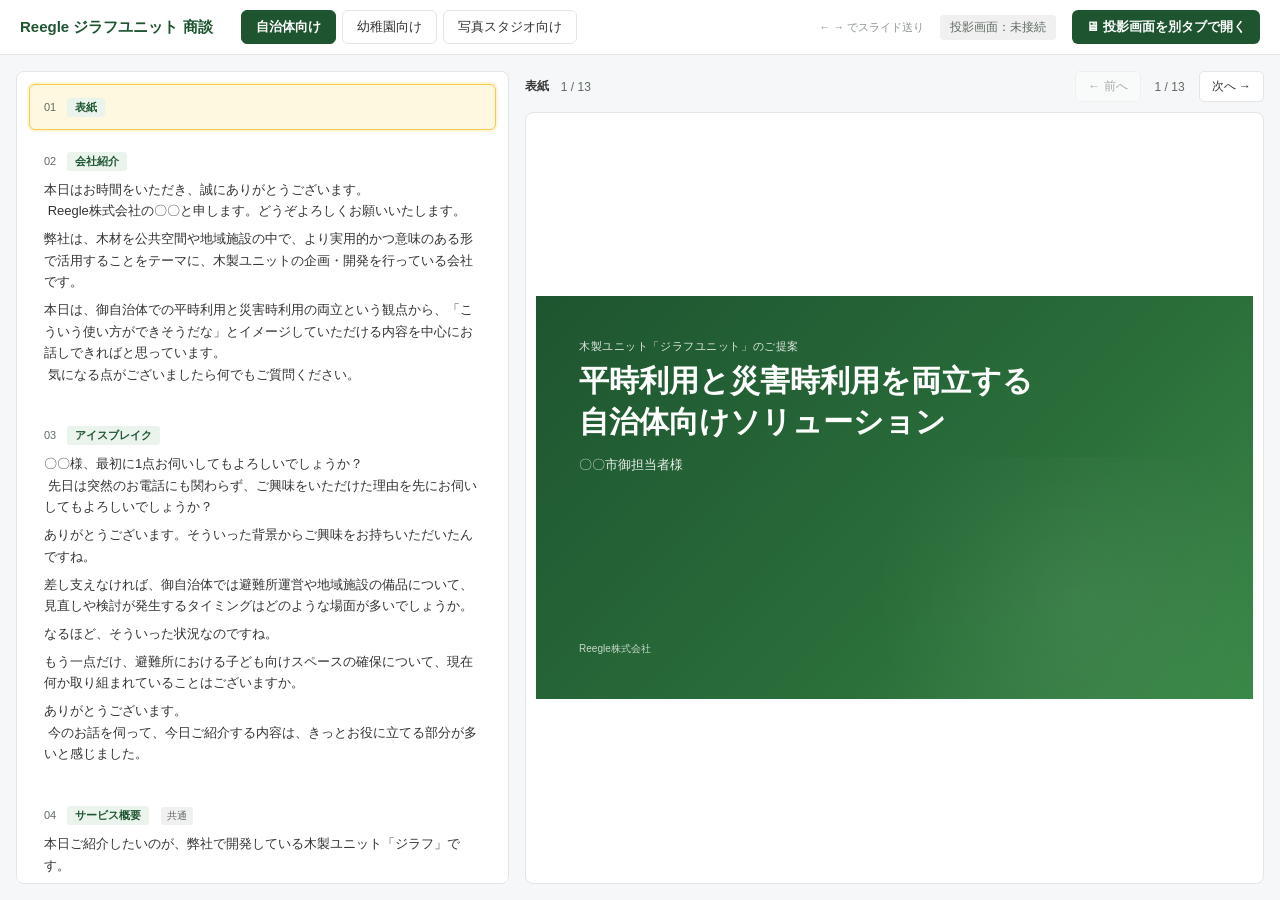
==== present.html @ ce2e0385 "Add files via upload" ====
<!DOCTYPE html>
<html lang="ja">
<head>
<meta charset="UTF-8">
<title>進行用｜Reegle ジラフユニット 商談</title>
<style>/* ==========================================================
   Reegle Giraffe Sales Presentation - Styles
   Design tokens: matches existing Reegle deck (greens / BIZ UDPGothic)
   ========================================================== */

:root {
  --green-dk: #1E5530;
  --green: #2A6E3A;
  --green-lt: #EAF3EC;
  --ink: #333333;
  --sub: #5F6B62;
  --box: #F5F7FA;
  --line: #E2E6E9;
  --white: #FFFFFF;
  --font-jp: 'BIZ UDPGothic', 'Hiragino Sans', 'Hiragino Kaku Gothic ProN', 'Yu Gothic UI', 'Meiryo', sans-serif;
}

* { box-sizing: border-box; }
html, body { margin: 0; padding: 0; font-family: var(--font-jp); color: var(--ink); -webkit-font-smoothing: antialiased; }

/* ----- Slide canvas: 16:9, scales to fit container ----- */
.slide {
  position: relative;
  width: 100%;
  aspect-ratio: 16 / 9;
  background: var(--white);
  overflow: hidden;
  container-type: inline-size;
}
.slide-inner {
  position: absolute; inset: 0;
  padding: 3.5cqw 4cqw 5cqw 4cqw;
  display: flex; flex-direction: column;
}

/* ----- Slide header (eyebrow + rule + title) ----- */
.slide-header {
  display: flex; justify-content: space-between; align-items: baseline;
  font-size: 1.4cqw; color: var(--green-dk); font-weight: bold;
}
.shared-tag {
  font-size: 1cqw; color: var(--sub); font-weight: normal;
  border: 1px solid var(--line); padding: 0.2cqw 0.6cqw; border-radius: 0.3cqw;
}
.slide-rule { height: 0; border-top: 0.15cqw solid var(--green-dk); margin: 0.6cqw 0 1.0cqw; }
.slide-title { font-size: 2.6cqw; font-weight: bold; color: var(--green-dk); margin: 0 0 1.5cqw; line-height: 1.3; }
.slide-eyebrow { font-size: 1.4cqw; color: var(--green-dk); font-weight: bold; }

/* ----- Slide footer ----- */
.slide-footer {
  position: absolute; bottom: 1.2cqw; left: 4cqw; right: 4cqw;
  display: flex; justify-content: space-between; align-items: center;
  font-size: 1.1cqw; color: var(--sub);
  padding-top: 0.6cqw; border-top: 0.08cqw solid var(--line);
}

/* ============================================================
   Slide kinds
   ============================================================ */

/* ----- Cover ----- */
.slide-cover .slide-inner { padding: 0; }
.cover-bg {
  position: absolute; inset: 0;
  background: linear-gradient(135deg, var(--green-dk) 0%, var(--green) 60%, #3a8848 100%);
}
.cover-bg::before {
  content: ""; position: absolute; right: -10%; bottom: -10%; width: 70%; height: 70%;
  background: radial-gradient(circle, rgba(255,255,255,0.06) 0%, transparent 70%);
}
.cover-content {
  position: relative; z-index: 1; padding: 6cqw 6cqw;
  height: 100%; display: flex; flex-direction: column; justify-content: center;
  color: var(--white);
}
.cover-eyebrow { font-size: 1.6cqw; opacity: 0.85; margin-bottom: 1cqw; letter-spacing: 0.05em; }
.cover-title { font-size: 4.2cqw; font-weight: bold; line-height: 1.35; margin: 0 0 2cqw; }
.cover-subtitle { font-size: 1.8cqw; opacity: 0.9; margin-bottom: auto; }
.cover-company { font-size: 1.4cqw; opacity: 0.75; }

/* ----- Bullets layout (intro / position / basic / closing) ----- */
.bullets { display: flex; flex-direction: column; gap: 1.2cqw; flex: 1; }
.bullet-card {
  background: var(--box); border-radius: 0.5cqw; padding: 1.4cqw 1.8cqw;
  border-left: 0.4cqw solid var(--green-dk);
}
.bullet-h { font-size: 1.7cqw; font-weight: bold; color: var(--green-dk); margin-bottom: 0.3cqw; }
.bullet-d { font-size: 1.4cqw; color: var(--ink); line-height: 1.5; }

/* ----- Overview (image + structured text) ----- */
.overview-grid { display: grid; grid-template-columns: 1fr 1.3fr; gap: 2cqw; flex: 1; align-items: start; }
.overview-img { background: var(--box); border-radius: 0.5cqw; overflow: hidden; aspect-ratio: 4/3; }
.overview-img img { width: 100%; height: 100%; object-fit: cover; display: block; }
.overview-text { display: flex; flex-direction: column; gap: 0.8cqw; }
.overview-sub { font-size: 1.5cqw; color: var(--green); font-weight: bold; margin-bottom: 0.4cqw; }
.bullet-row {
  padding: 0.8cqw 1.2cqw; background: var(--green-lt); border-radius: 0.4cqw;
}
.bullet-row-h { font-size: 1.4cqw; font-weight: bold; color: var(--green-dk); }
.bullet-row-d { font-size: 1.2cqw; color: var(--ink); margin-top: 0.2cqw; }
.overview-foot { font-size: 1.1cqw; color: var(--sub); margin-top: 0.4cqw; }

/* ----- USP merits ----- */
.merits { display: flex; flex-direction: column; gap: 1cqw; flex: 1; }
.merit-card {
  display: flex; align-items: center; gap: 1.5cqw;
  background: var(--box); border-radius: 0.5cqw; padding: 1.3cqw 1.8cqw;
}
.merit-num {
  width: 3.2cqw; height: 3.2cqw; border-radius: 50%; background: var(--green-dk);
  color: var(--white); font-size: 1.6cqw; font-weight: bold;
  display: flex; align-items: center; justify-content: center; flex-shrink: 0;
}
.merit-body { flex: 1; }
.merit-h { font-size: 1.7cqw; font-weight: bold; color: var(--green-dk); margin-bottom: 0.2cqw; }
.merit-d { font-size: 1.4cqw; color: var(--ink); }
.merit-bar {
  margin-top: 1cqw; padding: 1.1cqw 2cqw; background: var(--green-dk);
  color: var(--white); border-radius: 0.4cqw; text-align: center;
  font-size: 1.6cqw; font-weight: bold;
}

/* ----- Questions ----- */
.questions { display: flex; flex-direction: column; gap: 0.9cqw; flex: 1; }
.question-item {
  display: flex; gap: 1.2cqw; align-items: start;
  padding: 1.1cqw 1.5cqw; background: var(--box); border-radius: 0.4cqw;
  border-left: 0.4cqw solid var(--green);
}
.question-mark {
  font-size: 1.3cqw; font-weight: bold; color: var(--green-dk);
  background: var(--green-lt); padding: 0.2cqw 0.7cqw; border-radius: 0.3cqw;
  flex-shrink: 0;
}
.question-text { font-size: 1.5cqw; color: var(--ink); line-height: 1.4; padding-top: 0.2cqw; }

/* ----- Achievement ----- */
.achievement-grid { display: grid; grid-template-columns: 1fr 1.4fr; gap: 2cqw; flex: 1; align-items: start; }
.achievement-img { background: var(--box); border-radius: 0.5cqw; overflow: hidden; aspect-ratio: 4/3; }
.achievement-img img { width: 100%; height: 100%; object-fit: cover; display: block; }
.achievement-text { display: flex; flex-direction: column; gap: 1cqw; }
.ach-row {
  padding: 1cqw 1.4cqw; background: var(--green-lt); border-radius: 0.4cqw;
  border-left: 0.4cqw solid var(--green-dk);
}
.ach-h { font-size: 1.5cqw; font-weight: bold; color: var(--green-dk); }
.ach-d { font-size: 1.2cqw; color: var(--ink); margin-top: 0.2cqw; }
.ach-foot { font-size: 1.1cqw; color: var(--sub); margin-top: 0.4cqw; }

/* ----- Q&A grid ----- */
.qa-grid {
  display: grid; grid-template-columns: 1fr 1fr; gap: 0.8cqw; flex: 1;
  align-content: start;
}
.qa-card {
  background: var(--box); border-radius: 0.4cqw; padding: 0.9cqw 1.2cqw;
  border-left: 0.3cqw solid var(--green);
}
.qa-q { font-size: 1.15cqw; font-weight: bold; color: var(--green-dk); margin-bottom: 0.25cqw; line-height: 1.35; }
.qa-a { font-size: 1.05cqw; color: var(--ink); line-height: 1.4; }

/* ----- Simple ----- */
.simple-body {
  flex: 1; display: flex; align-items: center; justify-content: center;
  font-size: 2cqw; color: var(--green-dk); text-align: center;
  background: var(--green-lt); border-radius: 0.5cqw; padding: 2cqw;
}

/* ----- Rebuttal ----- */
.rebuttal-grid { display: flex; flex-direction: column; gap: 1.2cqw; flex: 1; }
.rebuttal-card {
  padding: 1.4cqw 1.8cqw; background: var(--box); border-radius: 0.5cqw;
  border-left: 0.4cqw solid var(--green-dk);
}
.rebuttal-h { font-size: 1.6cqw; font-weight: bold; color: var(--green-dk); margin-bottom: 0.5cqw; }
.rebuttal-d { font-size: 1.35cqw; color: var(--ink); line-height: 1.5; }

/* ----- Empty/error ----- */
.slide-empty { padding: 8cqw; color: var(--sub); text-align: center; font-size: 2cqw; }
</style>
<style>
/* Presenter-specific layout */
html, body { height: 100%; background: #f6f7f8; overflow: hidden; }
.app {
  display: grid;
  grid-template-rows: auto 1fr;
  height: 100vh;
}

/* Top bar: type switcher + global controls */
.topbar {
  display: flex; align-items: center; gap: 16px;
  padding: 10px 20px; background: var(--white);
  border-bottom: 1px solid var(--line);
  font-family: var(--font-jp);
}
.brand { font-weight: bold; color: var(--green-dk); font-size: 15px; margin-right: 12px; }
.type-switcher { display: flex; gap: 6px; }
.type-btn {
  padding: 7px 14px; font-size: 13px; font-family: var(--font-jp);
  border: 1px solid var(--line); border-radius: 6px;
  background: var(--white); color: var(--ink); cursor: pointer;
  transition: all 0.15s;
}
.type-btn:hover { background: var(--green-lt); }
.type-btn.active {
  background: var(--green-dk); color: var(--white); border-color: var(--green-dk); font-weight: bold;
}
.spacer { flex: 1; }
.sync-status {
  font-size: 12px; padding: 4px 10px; border-radius: 4px;
  background: #f0f0f0; color: var(--sub);
}
.sync-status.live { background: #e8f5e9; color: #1b5e20; }
.btn-projector {
  padding: 8px 14px; font-size: 13px; font-family: var(--font-jp);
  background: var(--green-dk); color: var(--white);
  border: none; border-radius: 6px; cursor: pointer; font-weight: bold;
}
.btn-projector:hover { background: var(--green); }

/* Main two-pane layout */
.main {
  display: grid;
  grid-template-columns: 1fr 1.5fr;
  gap: 16px;
  padding: 16px;
  overflow: hidden;
}

/* Left: script list */
.script-pane {
  background: var(--white); border-radius: 8px; border: 1px solid var(--line);
  overflow-y: auto; padding: 12px;
}
.script-block {
  padding: 12px 14px; margin-bottom: 8px; border-radius: 6px;
  border: 1px solid transparent; cursor: pointer;
  transition: all 0.15s;
}
.script-block:hover { background: var(--green-lt); }
.script-block.active {
  background: #fff8e1; border-color: #f9c948; box-shadow: 0 0 0 2px rgba(249,201,72,0.2);
}
.script-section-tag {
  display: inline-block; padding: 2px 8px; font-size: 11px; font-weight: bold;
  background: var(--green-lt); color: var(--green-dk); border-radius: 3px;
  margin-right: 8px;
}
.script-shared-tag {
  display: inline-block; padding: 2px 6px; font-size: 10px;
  background: #f0f0f0; color: var(--sub); border-radius: 3px;
}
.script-num { font-size: 11px; color: var(--sub); margin-right: 6px; }
.script-title { display: inline; font-size: 13px; font-weight: bold; color: var(--ink); }
.script-body {
  margin-top: 8px; font-size: 13px; line-height: 1.65; color: var(--ink);
  white-space: pre-wrap;
}
.script-body p { margin: 0 0 0.5em; }
.script-body strong { color: var(--green-dk); }
.script-body h3, .script-body .sub-h {
  font-size: 12px; font-weight: bold; color: var(--green-dk);
  margin: 0.8em 0 0.3em; border-left: 2px solid var(--green); padding-left: 6px;
}

/* Right: slide preview + controls */
.preview-pane { display: flex; flex-direction: column; gap: 10px; min-width: 0; }
.preview-meta {
  display: flex; align-items: center; gap: 12px;
  font-size: 12px; color: var(--sub);
}
.preview-meta .meta-strong { color: var(--ink); font-weight: bold; }
.preview-wrap {
  background: var(--white); border-radius: 8px; border: 1px solid var(--line);
  padding: 10px; flex: 1; display: flex; align-items: center; justify-content: center;
  overflow: hidden;
}
.preview-slide { width: 100%; max-width: 100%; max-height: 100%; aspect-ratio: 16/9; }
.preview-slide .slide { width: 100%; height: 100%; aspect-ratio: auto; }

/* Nav controls */
.nav-controls { display: flex; gap: 8px; align-items: center; }
.nav-btn {
  padding: 6px 12px; font-size: 12px; font-family: var(--font-jp);
  background: var(--white); color: var(--ink);
  border: 1px solid var(--line); border-radius: 5px; cursor: pointer;
}
.nav-btn:hover { background: var(--green-lt); border-color: var(--green); }
.nav-btn:disabled { opacity: 0.4; cursor: not-allowed; }
.nav-counter { font-size: 12px; color: var(--sub); padding: 0 6px; }

/* Keyboard hint */
.kb-hint { font-size: 11px; color: var(--sub); opacity: 0.7; }
</style>
</head>
<body>
<div class="app">

  <div class="topbar">
    <div class="brand">Reegle ジラフユニット 商談</div>
    <div class="type-switcher" id="typeSwitcher"></div>
    <div class="spacer"></div>
    <div class="kb-hint">← → でスライド送り</div>
    <div class="sync-status" id="syncStatus">投影画面：未接続</div>
    <button class="btn-projector" id="btnProjector">🖥 投影画面を別タブで開く</button>
  </div>

  <div class="main">

    <div class="script-pane" id="scriptPane"></div>

    <div class="preview-pane">
      <div class="preview-meta">
        <span id="metaSection" class="meta-strong"></span>
        <span id="metaPage"></span>
        <div style="flex:1"></div>
        <div class="nav-controls">
          <button class="nav-btn" id="btnPrev">← 前へ</button>
          <span class="nav-counter" id="navCounter"></span>
          <button class="nav-btn" id="btnNext">次へ →</button>
        </div>
      </div>
      <div class="preview-wrap"><div class="preview-slide" id="previewSlide"></div></div>
    </div>

  </div>
</div>

<script>const IMAGES = {"unit_pair": "[data-uri]", "usage_scene": "[data-uri]", "parts": "[data-uri]"};</script>
<script>const SLIDES_DATA = {"municipal": [{"kind": "cover", "eyebrow": "木製ユニット「ジラフユニット」のご提案", "title": "平時利用と災害時利用を両立する\n自治体向けソリューション", "subtitle": "〇〇市御担当者様", "company": "Reegle株式会社", "_shared": false, "_section": "cover"}, {"kind": "intro", "eyebrow": "会社紹介", "title": "木材を公共空間で活用", "subtitle": "Reegle株式会社について", "bullets": [{"h": "事業内容", "d": "木製ユニットの企画・開発"}, {"h": "テーマ", "d": "公共空間・地域施設での木材の実用的活用"}, {"h": "本日のご提案", "d": "平時利用 × 災害時利用の両立を実現する活用"}], "_shared": false, "_section": "intro"}, {"kind": "questions", "eyebrow": "アイスブレイク／現状把握", "title": "御自治体の現状をお聞かせください", "questions": ["ご興味をお持ちいただいた理由", "避難所運営や地域施設備品の見直しタイミング", "避難所における子どもスペース確保の取り組み状況"], "_shared": false, "_section": "icebreak"}, {"kind": "overview", "eyebrow": "サービス概要", "title": "木製ユニット「ジラフユニット」", "subtitle": "2サイズ・パーツ差込式の木製ユニット", "image": "img:unit_pair", "bullets": [{"h": "スタンダードサイズ", "d": "W2210×D2210×H1950／避難所間仕切り想定"}, {"h": "キッズサイズ", "d": "W1185×D1185×H1180／子ども向けスペース想定"}, {"h": "L型・I型の2種パーツ", "d": "工具不要、パーツを差し込むだけで設営完了"}], "footnote": "壁掛け保管で内装材としても活用可能", "_shared": true, "_section": "overview"}, {"kind": "position", "eyebrow": "関心・ポジショニング", "title": "「平時から使える備品の転用」が広がる", "bullets": [{"h": "非常時の備え → 平時転用へ", "d": "避難所対策の考え方が変化"}, {"h": "こども家庭庁の指針", "d": "避難所での子どもスペース確保が明示"}, {"h": "木材×環境施策の文脈", "d": "環境関連予算・環境譲与税の対象として検討可能"}], "_shared": false, "_section": "position"}, {"kind": "usp", "eyebrow": "3つのメリット", "title": "貴社にとっての3つのメリット", "merits": [{"n": "1", "h": "用途の多様性", "d": "平時利用と災害時利用の両立"}, {"n": "2", "h": "設営の簡便性", "d": "工具不要・職員のみで短時間設営"}, {"n": "3", "h": "木製ならではの安心感", "d": "視覚的に柔らかく威圧感が少ない"}], "bar": "一つの投資で「防災対策」「環境施策」「地域サービス向上」を同時実現", "_shared": true, "_section": "usp"}, {"kind": "basic", "eyebrow": "基本サービス", "title": "ユニット提供＋活用整理サポート", "bullets": [{"h": "木製ユニット本体のご提供", "d": "サイズ・数量を御社用途に合わせて構成"}, {"h": "活用シーンの整理", "d": "貴社の施設構成・想定シーンを伺い、配置や使い方を一緒に整理"}, {"h": "段階的な導入検討", "d": "「使えそうか」「難しそうか」の整理段階からお話可能"}], "_shared": true, "_section": "basic"}, {"kind": "achievement", "eyebrow": "実績紹介", "title": "教育機関連携・公共施設想定の検証", "image": "img:usage_scene", "bullets": [{"h": "教育機関と連携した空間づくり検討", "d": ""}, {"h": "公共性の高い施設を想定した活用検証", "d": ""}, {"h": "子どもが安心して過ごせる空間づくり", "d": "具体的な評価・フィードバック取得済み"}], "footnote": "自治体様への本格導入はこれからの段階", "_shared": false, "_section": "achievement"}, {"kind": "questions", "eyebrow": "ヒアリング", "title": "現状の課題と判断軸を整理", "questions": ["避難所運営でのプライバシー確保・動線整理", "子ども向けスペースの確保状況", "平時の地域施設の区切り・レイアウト変更ニーズ", "備品保管・運用負荷の改善余地", "判断責任者・導入時期・対象施設規模"], "_shared": false, "_section": "hearing"}, {"kind": "qa", "eyebrow": "想定Q&A", "title": "よくいただくご質問", "items": [{"q": "県外の木材で作れる？", "a": "杉・檜限定で対応可（広葉樹は要相談）"}, {"q": "避難所での安全性は？", "a": "用途別サイズ・仕様で対応"}, {"q": "設営時間は？", "a": "差込式で短時間／不慣れでも可"}, {"q": "使わない期間の保管は？", "a": "壁掛けで内装材として活用可"}, {"q": "木材の劣化は？", "a": "室内仕様、屋外ほどの劣化はなし"}, {"q": "大型は揺れる？", "a": "差込式で揺れる場合あり、ただし落ちない設計"}, {"q": "金物固定はできる？", "a": "安全性UP一方、コンセプト崩れあり／応相談"}, {"q": "価格は？", "a": "大12.3万円／キッズ7.9万円（次回お見積）"}], "_shared": false, "_section": "qa"}, {"kind": "closing", "eyebrow": "クロージング", "title": "次回、御社向けの具体プランをご提案", "bullets": [{"h": "貴社の体制・ご要望を伺う", "d": "今日のお話で気になった部分から深掘り"}, {"h": "最適プランを具体化", "d": "施設・用途に合わせた構成案とお見積"}, {"h": "次回日程のご提案", "d": "〇月〇日（〇曜日）／〇月〇日（〇曜日）のいずれかでお時間を"}], "_shared": true, "_section": "closing"}, {"kind": "simple", "eyebrow": "次回商談の日程決め", "title": "次回お時間の調整", "body": "午前／午後 → 時間帯 → 日時確定の順でご相談", "_shared": true, "_section": "next"}, {"kind": "rebuttal", "eyebrow": "切り返し", "title": "お声に応じた次の一歩", "cases": [{"h": "「検討したい」", "d": "判断材料を揃える意味で、御社施設に合わせた活用イメージを30分でご用意"}, {"h": "「見送りたい」", "d": "状況が変わったタイミングで急に必要になる分野。具体例を30分でご用意可能"}, {"h": "「会社の確認が必要」", "d": "社内共有しやすい概要資料をご用意、30分の確認会を後日"}], "_shared": true, "_section": "rebuttal"}], "kindergarten": [{"kind": "cover", "eyebrow": "木製ユニット「ジラフユニット」のご提案", "title": "園での日常利用と災害時利用を\n両立する木製ユニット", "subtitle": "〇〇幼稚園御担当者様", "company": "Reegle株式会社", "_shared": false, "_section": "cover"}, {"kind": "intro", "eyebrow": "会社紹介", "title": "木材を子どもの空間で活かす", "subtitle": "Reegle株式会社について", "bullets": [{"h": "事業内容", "d": "木製ユニットの企画・開発"}, {"h": "テーマ", "d": "保育・教育空間における木材の実用活用"}, {"h": "本日のご提案", "d": "園での日常利用×災害時利用の両立を実現する活用"}], "_shared": false, "_section": "intro"}, {"kind": "questions", "eyebrow": "アイスブレイク／現状把握", "title": "園の現状をお聞かせください", "questions": ["ご興味をお持ちいただいた理由", "園内設備・備品の見直しタイミング", "園内での子ども向けスペース・遊び空間の工夫"], "_shared": false, "_section": "icebreak"}, {"kind": "overview", "eyebrow": "サービス概要", "title": "木製ユニット「ジラフユニット」", "subtitle": "2サイズ・パーツ差込式の木製ユニット", "image": "img:unit_pair", "bullets": [{"h": "スタンダードサイズ", "d": "W2210×D2210×H1950／避難所間仕切り想定"}, {"h": "キッズサイズ", "d": "W1185×D1185×H1180／子ども向けスペース想定"}, {"h": "L型・I型の2種パーツ", "d": "工具不要、パーツを差し込むだけで設営完了"}], "footnote": "壁掛け保管で内装材としても活用可能", "_shared": true, "_section": "overview"}, {"kind": "position", "eyebrow": "関心・ポジショニング", "title": "木のぬくもりと多目的活用の両立", "bullets": [{"h": "木の質感が子どもに優しい", "d": "視覚・触覚で柔らかい印象"}, {"h": "遊び・学び・展示の多目的活用", "d": "レイアウト変更で空間転用可"}, {"h": "災害時の備えとしても機能", "d": "園での避難スペース確保にも転用可"}], "_shared": false, "_section": "position"}, {"kind": "usp", "eyebrow": "3つのメリット", "title": "貴社にとっての3つのメリット", "merits": [{"n": "1", "h": "用途の多様性", "d": "平時利用と災害時利用の両立"}, {"n": "2", "h": "設営の簡便性", "d": "工具不要・職員のみで短時間設営"}, {"n": "3", "h": "木製ならではの安心感", "d": "視覚的に柔らかく威圧感が少ない"}], "bar": "一つの投資で「防災対策」「環境施策」「地域サービス向上」を同時実現", "_shared": true, "_section": "usp"}, {"kind": "basic", "eyebrow": "基本サービス", "title": "ユニット提供＋活用整理サポート", "bullets": [{"h": "木製ユニット本体のご提供", "d": "サイズ・数量を御社用途に合わせて構成"}, {"h": "活用シーンの整理", "d": "貴社の施設構成・想定シーンを伺い、配置や使い方を一緒に整理"}, {"h": "段階的な導入検討", "d": "「使えそうか」「難しそうか」の整理段階からお話可能"}], "_shared": true, "_section": "basic"}, {"kind": "achievement", "eyebrow": "実績紹介", "title": "教育機関での空間活用", "image": "img:usage_scene", "bullets": [{"h": "教育機関と連携した空間づくりの検討", "d": ""}, {"h": "子どもが安心して過ごせる空間として評価", "d": ""}, {"h": "キッズサイズの活用検証も進行中", "d": ""}], "_shared": false, "_section": "achievement"}, {"kind": "questions", "eyebrow": "ヒアリング", "title": "園内の課題と判断軸を整理", "questions": ["園内空間で工夫されている点・課題感", "子どもが落ち着くスペース・コーナーの確保状況", "備品の入れ替え・追加のタイミング", "園独自のイベント・行事で空間転用が必要な場面", "判断責任者・導入時期・必要数量"], "_shared": false, "_section": "hearing"}, {"kind": "qa", "eyebrow": "想定Q&A", "title": "よくいただくご質問", "items": [{"q": "安全性は？", "a": "子ども想定の用途では安定性重視仕様"}, {"q": "設営時間は？", "a": "差込式で短時間／職員のみで対応可"}, {"q": "使わない期間の保管は？", "a": "壁掛けで内装材として活用可"}, {"q": "木材の劣化は？", "a": "室内仕様、屋外ほどの劣化はなし"}, {"q": "揺れは大丈夫？", "a": "差込式で揺れる場合あり、ただし落ちない設計"}, {"q": "金物固定は？", "a": "コンセプト崩れあり／応相談"}, {"q": "価格は？", "a": "大12.3万円／キッズ7.9万円（次回お見積）"}], "_shared": false, "_section": "qa"}, {"kind": "closing", "eyebrow": "クロージング", "title": "次回、御社向けの具体プランをご提案", "bullets": [{"h": "貴社の体制・ご要望を伺う", "d": "今日のお話で気になった部分から深掘り"}, {"h": "最適プランを具体化", "d": "施設・用途に合わせた構成案とお見積"}, {"h": "次回日程のご提案", "d": "〇月〇日（〇曜日）／〇月〇日（〇曜日）のいずれかでお時間を"}], "_shared": true, "_section": "closing"}, {"kind": "simple", "eyebrow": "次回商談の日程決め", "title": "次回お時間の調整", "body": "午前／午後 → 時間帯 → 日時確定の順でご相談", "_shared": true, "_section": "next"}, {"kind": "rebuttal", "eyebrow": "切り返し", "title": "お声に応じた次の一歩", "cases": [{"h": "「検討したい」", "d": "判断材料を揃える意味で、御社施設に合わせた活用イメージを30分でご用意"}, {"h": "「見送りたい」", "d": "状況が変わったタイミングで急に必要になる分野。具体例を30分でご用意可能"}, {"h": "「会社の確認が必要」", "d": "社内共有しやすい概要資料をご用意、30分の確認会を後日"}], "_shared": true, "_section": "rebuttal"}], "studio": [{"kind": "cover", "eyebrow": "木製ユニット「ジラフユニット」のご提案", "title": "撮影空間に新しい表情を\nもたらす木製ユニット", "subtitle": "〇〇スタジオ御担当者様", "company": "Reegle株式会社", "_shared": false, "_section": "cover"}, {"kind": "intro", "eyebrow": "会社紹介", "title": "木材で撮影空間を立体化", "subtitle": "Reegle株式会社について", "bullets": [{"h": "事業内容", "d": "木製ユニットの企画・開発"}, {"h": "テーマ", "d": "空間に意味を持たせる木材の活用"}, {"h": "本日のご提案", "d": "撮影セット・装飾としての多用途活用"}], "_shared": false, "_section": "intro"}, {"kind": "questions", "eyebrow": "アイスブレイク／現状把握", "title": "スタジオ運営の現状をお聞かせください", "questions": ["ご興味をお持ちいただいた理由", "セット・装飾の入れ替えタイミングや頻度", "撮影テイスト・空間演出で工夫されている点"], "_shared": false, "_section": "icebreak"}, {"kind": "overview", "eyebrow": "サービス概要", "title": "木製ユニット「ジラフユニット」", "subtitle": "2サイズ・パーツ差込式の木製ユニット", "image": "img:unit_pair", "bullets": [{"h": "スタンダードサイズ", "d": "W2210×D2210×H1950／避難所間仕切り想定"}, {"h": "キッズサイズ", "d": "W1185×D1185×H1180／子ども向けスペース想定"}, {"h": "L型・I型の2種パーツ", "d": "工具不要、パーツを差し込むだけで設営完了"}], "footnote": "壁掛け保管で内装材としても活用可能", "_shared": true, "_section": "overview"}, {"kind": "position", "eyebrow": "関心・ポジショニング", "title": "木の質感が映える撮影空間", "bullets": [{"h": "木の温かみが映える写真", "d": "ナチュラル系・家族写真・キッズ撮影に好相性"}, {"h": "組替自由で背景バリエ", "d": "L型・I型の組替で空間を可変化"}, {"h": "保管時も内装材として機能", "d": "使わない期間も視覚的に「邪魔にならない」"}], "_shared": false, "_section": "position"}, {"kind": "usp", "eyebrow": "3つのメリット", "title": "貴社にとっての3つのメリット", "merits": [{"n": "1", "h": "用途の多様性", "d": "平時利用と災害時利用の両立"}, {"n": "2", "h": "設営の簡便性", "d": "工具不要・職員のみで短時間設営"}, {"n": "3", "h": "木製ならではの安心感", "d": "視覚的に柔らかく威圧感が少ない"}], "bar": "一つの投資で「防災対策」「環境施策」「地域サービス向上」を同時実現", "_shared": true, "_section": "usp"}, {"kind": "basic", "eyebrow": "基本サービス", "title": "ユニット提供＋活用整理サポート", "bullets": [{"h": "木製ユニット本体のご提供", "d": "サイズ・数量を御社用途に合わせて構成"}, {"h": "活用シーンの整理", "d": "貴社の施設構成・想定シーンを伺い、配置や使い方を一緒に整理"}, {"h": "段階的な導入検討", "d": "「使えそうか」「難しそうか」の整理段階からお話可能"}], "_shared": true, "_section": "basic"}, {"kind": "achievement", "eyebrow": "実績紹介", "title": "空間演出での活用検証", "image": "img:usage_scene", "bullets": [{"h": "装飾・背景としての活用検証", "d": ""}, {"h": "木の質感を活かした空間演出", "d": ""}, {"h": "空間の表情を変える組替パターン", "d": ""}], "_shared": false, "_section": "achievement"}, {"kind": "questions", "eyebrow": "ヒアリング", "title": "スタジオ運営の課題と判断軸を整理", "questions": ["セット入替の頻度・コスト感", "撮影テイストのバリエーション拡張ニーズ", "リピート撮影で「飽き」を防ぐ工夫の必要性", "保管スペースとセット管理の課題", "判断責任者・導入時期・必要数量"], "_shared": false, "_section": "hearing"}, {"kind": "qa", "eyebrow": "想定Q&A", "title": "よくいただくご質問", "items": [{"q": "撮影時の使いやすさは？", "a": "工具不要・差込式／撮影現場で組替可"}, {"q": "保管はどうする？", "a": "壁掛けで内装材として活用可"}, {"q": "木材の質感は？", "a": "杉・檜の自然な質感、写真に映えやすい"}, {"q": "色味調整はできる？", "a": "塗装・染色は応相談（要打合せ）"}, {"q": "組替の所要時間は？", "a": "短時間で組替可"}, {"q": "揺れは？", "a": "差込式で揺れる場合あり、落ちない設計"}, {"q": "価格は？", "a": "大12.3万円／キッズ7.9万円（次回お見積）"}], "_shared": false, "_section": "qa"}, {"kind": "closing", "eyebrow": "クロージング", "title": "次回、御社向けの具体プランをご提案", "bullets": [{"h": "貴社の体制・ご要望を伺う", "d": "今日のお話で気になった部分から深掘り"}, {"h": "最適プランを具体化", "d": "施設・用途に合わせた構成案とお見積"}, {"h": "次回日程のご提案", "d": "〇月〇日（〇曜日）／〇月〇日（〇曜日）のいずれかでお時間を"}], "_shared": true, "_section": "closing"}, {"kind": "simple", "eyebrow": "次回商談の日程決め", "title": "次回お時間の調整", "body": "午前／午後 → 時間帯 → 日時確定の順でご相談", "_shared": true, "_section": "next"}, {"kind": "rebuttal", "eyebrow": "切り返し", "title": "お声に応じた次の一歩", "cases": [{"h": "「検討したい」", "d": "判断材料を揃える意味で、御社施設に合わせた活用イメージを30分でご用意"}, {"h": "「見送りたい」", "d": "状況が変わったタイミングで急に必要になる分野。具体例を30分でご用意可能"}, {"h": "「会社の確認が必要」", "d": "社内共有しやすい概要資料をご用意、30分の確認会を後日"}], "_shared": true, "_section": "rebuttal"}]};</script>
<script>const SCRIPTS_DATA = {"municipal": {"intro": "本日はお時間をいただき、誠にありがとうございます。\n Reegle株式会社の〇〇と申します。どうぞよろしくお願いいたします。\n\n弊社は、木材を公共空間や地域施設の中で、より実用的かつ意味のある形で活用することをテーマに、木製ユニットの企画・開発を行っている会社です。\n\n本日は、御自治体での平時利用と災害時利用の両立という観点から、「こういう使い方ができそうだな」とイメージしていただける内容を中心にお話しできればと思っています。\n 気になる点がございましたら何でもご質問ください。", "icebreak": "〇〇様、最初に1点お伺いしてもよろしいでしょうか？\n 先日は突然のお電話にも関わらず、ご興味をいただけた理由を先にお伺いしてもよろしいでしょうか？\n\nありがとうございます。そういった背景からご興味をお持ちいただいたんですね。\n\n差し支えなければ、御自治体では避難所運営や地域施設の備品について、見直しや検討が発生するタイミングはどのような場面が多いでしょうか。\n\nなるほど、そういった状況なのですね。\n\nもう一点だけ、避難所における子ども向けスペースの確保について、現在何か取り組まれていることはございますか。\n\nありがとうございます。\n 今のお話を伺って、今日ご紹介する内容は、きっとお役に立てる部分が多いと感じました。", "overview": "本日ご紹介したいのが、弊社で開発している木製ユニット「ジラフ」です。\n\n用途に応じてサイズが2種類あり、避難所での間仕切り用途を想定した大きいサイズと、子ども向けスペースに適したキッズサイズがあります。\n どちらも工具を使わず、パーツを差し込むだけで組み立てられる構造になっており、専門業者を呼ばずに職員の方だけで設営できます。\n\nまた、ジラフは **L型とI型の2種類のパーツで構成されている**ため、シンプルな構造で扱いやすく、壁に掛けて保管することで内装材のように見せることもできます。\n\n「普段は使わない防災備品」ではなく、日常の中で使いながら備えるという考え方を形にしたプロダクトです。", "position": "最近は、避難所対策を「非常時の備え」だけで完結させるのではなく、平時から使える備品をいざという時に転用するという考え方が広がっています。\n\n特に、子供家庭庁からも「避難所での子供スペース確保」が示されている中で、キッズサイズのように普段は地域施設で使えて、災害時にそのまま活用できる備品は、運用面でも無理が出にくいと感じています。\n\nまた、木製という点から木材利用促進や環境配慮の文脈とも相性が良く、環境関連予算や環境譲与税の対象として検討しやすいケースもあるため、「防災」と「環境施策」を分けずに考えられる点も特徴です。", "usp": "御社にメリットがあるポイントを3つにまとめますね。\n\n一つ目は、使い道を一つに限定しない点です。\n 平時は地域施設や公共施設の空間づくりに使いながら、災害時には避難所の間仕切りや子どもスペースに転用できます。\n\n二つ目は、設営のしやすさです。\n 工具が不要で、専門知識がなくても短時間で組み立てができるため、職員の方の負担を増やさずに運用できます。\n\n最後に、木製ならではの安心感です。\n 視覚的にも柔らかく、特に子どもが過ごす空間でも、威圧感を与えにくい点は評価いただいています。", "basic": "弊社では、木製ユニットそのもののご提供に加えて、御自治体の施設構成や想定シーンを伺いながら、どのような配置や使い方が現実的かを一緒に整理するところまでサポートしています。\n\nいきなり導入を前提にするのではなく、「こういう場面なら使えそうか」「ここは難しそうか」といった整理の段階からお話しできればと考えています。", "achievement": "自治体様への本格導入はこれからの段階ではありますが、教育機関と連携した空間づくりの検討や、公共性の高い施設を想定した活用検証などを進めてきています。\n\nその中で、特に「子どもが安心して過ごせる空間づくり」という観点では、具体的な評価やフィードバックもいただいています。", "hearing": "すいません、ここまで一方的にお話ししてしまいました。ここからは御社の現状や、今日お聞きいただいた内容の中で「ここが気になる」「少し深掘りしたい」と感じられた部分を伺えればと思っています。\n ありがとうございます。\n\n## **先方の取り組み・課題について**\n\nでは、現在の体制で特に改善したい点や課題を感じていらっしゃる部分をお聞かせください。\n\n避難所運営で、プライバシー確保や動線整理に課題を感じる場面はありますか。\n\n子ども向けスペースの確保について、現状の備品で不足を感じることはありますか。\n\n平時の地域施設で、空間の区切りやレイアウト変更が必要になる場面はありますか。\n\n備品の保管場所や運用負荷について、改善したい点はありますか。\n\n## **BANT情報の確認**\n\n実現可能な進め方を設計するため、差し支えない範囲で確認させてください。\n\n今回のような備品導入について、最終的な判断はどなたが中心になることが多いでしょうか。\n\n導入を検討される場合、時期としてはどれくらいを想定されていますか。\n\n導入にあたり、必要な数量や対象施設の規模感はどれくらいでしょうか。\n\n検討を進める際に、他部署との連携や調整が必要になるケースはありますか。", "qa": "## **Q1：県外の木材で作ってもらうことは可能ですか。**\n\nA1：はい、指定いただいた仕様の材料をお送りいただき、弊社側で加工して返送する形で対応が可能です。ただし、対応できる樹種には条件があり、基本的には杉・檜に限定しております。広葉樹については品質管理が難しいため、原則として対象外ですが、内容によってはご相談を承ることもございます。\n\n## **Q2：避難所での安全性は問題ありませんか。**\n\nA2：用途に応じたサイズや使い方を前提にご提案しています。特に子どもスペース用途では、安定性を重視した仕様を想定しています。\n\n## **Q3：設営にはどのくらい時間がかかりますか。**\n\nA3：パーツを差し込む構造のため、慣れていない方でも短時間で組み立てが可能です。\n\n## **Q4：平時に使わない期間は邪魔になりませんか。**\n\nA4：壁掛けなどで保管でき、内装の一部として見せる形での活用も可能です。\n\n## **Q5：木材の劣化は心配ありませんか。**\n\nA5：室内仕様のため屋外ほどの劣化は起きにくいですが、木材の特性上、細かな割れが入る可能性はあります。\n\n## **Q6：大きいサイズは揺れるのではないでしょうか。**\n\nA6：差し込み式の構造上、揺れを感じる場合があります。ただし、落ちないように設計されており、「揺れるけれど落ちないなら問題ない」というお声と、「揺れる時点で不安」というお声の両方があるため、用途に応じて適切なサイズをご提案しています。\n\n## **Q7：金物で固定する仕様にはできますか。**\n\nA7：金物固定については、過去に検討したことがあります。安全性や耐久性が上がる一方で、部品点数が増えて金額が上がることや、「一枚の板から綺麗に切り取る」というコンセプトを崩してしまうため、現在の提供仕様としては採用していません。ただ、検討の背景や理由については丁寧にご説明できますので、必要であればお伝えいたします。\n\n## **Q8：価格はいくらぐらいになりますか。**\n\n **A8：サイズによって異なりますが、大きいサイズが12万3,000円、キッズサイズが7万9,000円となっております。数量や組み合わせによって最適な構成が変わるため、御自治体の施設に合わせた形で、次回の商談時に具体的なご提案とあわせてお見積りをご用意できます。**", "closing": "ありがとうございます。\n もしよろしければ、まずは御社の体制やご希望を伺いながら、最適なプランを具体化させていただければと思っています。\n\nたとえば「〇月〇日（〇曜日）」か「〇月〇日（〇曜日）」にお時間いただくことは可能でしょうか。\n ご都合のよろしい方をお聞かせいただけると助かります。", "next": "ありがとうございます。\n お時間は午前と午後はどちらがご都合よろしいでしょうか。\n\nありがとうございます。\n ●時と●時ではどちらがよろしいでしょうか。\n\nありがとうございます。\n では、●月●日の●時でお時間を頂戴できればと思いますのでよろしくお願いいたします。\n\n本日、私の方からのご案内は以上となりますが、何かご不明点はございますか。\n （回答不可の場合は次回回答を案内）\n\n本日はありがとうございました。", "rebuttal": "## **検討したいと言われた場合**\n\nありがとうございます。\n 先ほどのお話と重なりますが、判断材料を揃える意味でも、一度御社の施設に合わせた具体的な活用イメージをご覧いただく方が整理しやすいかと思います。\n 三十分ほどお時間をいただければ、御社の状況に合わせた内容をご用意できますので、軽い情報整理の場としてお時間いただければと思います。\n\n## **見送りたいと言われた場合**\n\n率直にお話しいただきありがとうございます。\n 御社の状況を踏まえると、今は優先度が高くないというご判断は理解いたしました。ただ、避難所対応や子どもスペースの整備は、状況が変わったタイミングで急に検討が必要になることも多い分野です。\n 次回は御社の業務に当てはめた具体例をご用意できますので、情報整理の場として三十分ほどお時間をいただければと思います。\n\n## **会社の確認が必要と言われた場合**\n\n承知いたしました。\n 確認を進めていただくうえでも、概要と活用イメージをまとめた資料があると共有しやすいかと思います。\n 先ほど触れた内容を御社向けに整理した資料をご用意しますので、確認後の状況を伺う形で三十分ほどお時間いただければと思います。\n\n幼稚園向け"}, "kindergarten": {"intro": "本日はお時間をいただき、誠にありがとうございます。\n Reegle株式会社の〇〇と申します。どうぞよろしくお願いいたします。\n\n弊社は、木材を公共空間や地域施設の中で、より実用的かつ意味のある形で活用することをテーマに、木製ユニットの企画・開発を行っている会社です。\n\n本日は、幼稚園・保育園様での**日常利用と安全性の両立**という観点から、「こういう使い方ができそうだな」とイメージしていただける内容を中心にお話しできればと思っています。\n 気になる点がございましたら何でもご質問ください。", "icebreak": "〇〇様、最初に1点お伺いしてもよろしいでしょうか？\n 先日は突然のお電話にも関わらず、ご興味をいただけた理由を先にお伺いしてもよろしいでしょうか？\n\nありがとうございます。そういった背景からご興味をお持ちいただいたんですね。\n\n差し支えなければ、園内の環境づくりや備品の見直しは、どのようなタイミングで発生することが多いでしょうか。\n\nなるほど、そういった状況なのですね。\n\nもう一点だけ、子どもたちが過ごすスペースの確保や、行事・イベント時のレイアウト変更について、現在何か課題に感じていらっしゃることはございますか。\n\nありがとうございます。\n 今のお話を伺って、今日ご紹介する内容は、きっとお役に立てる部分が多いと感じました。", "overview": "本日ご紹介したいのが、弊社で開発している木製ユニット「ジラフ」です。\n\n用途に応じてサイズが2種類あり、園内のキッズスペースづくりに適したキッズサイズと、空間の区切りや展示用途にも使える大きいサイズがあります。\n\nどちらも工具を使わず、パーツを差し込むだけで組み立てられる構造になっており、先生方だけで安全に設営できます。\n\nまた、ジラフは **L型とI型の2種類のパーツで構成されている**ため、シンプルで扱いやすく、壁に掛けて保管することで園内の雰囲気づくりにも活用できます。\n\n「普段は使わない備品」ではなく、日常の中で使いながら備えるという考え方を形にしたプロダクトです。", "position": "最近は、園内の環境づくりにおいて、**安全性・柔軟性・子どもが安心できる空間**がより重視される傾向があります。\n\n特に、子どもたちが過ごすスペースを「固定」ではなく、行事や季節に合わせて柔軟に変えられる備品は、運用面でも無理が出にくいと感じています。\n\nまた、木製という点から、園内の雰囲気づくりや情操教育の観点でも相性が良く、視覚的にも柔らかい印象を与えられる点が特徴です。", "usp": "御社にメリットがあるポイントを3つにまとめますね。\n\n一つ目は、使い道を一つに限定しない点です。\n 普段はキッズスペースや読み聞かせコーナーとして使いながら、行事の展示や写真撮影スペースとしても活用できます。\n\n二つ目は、設営のしやすさです。\n 工具が不要で、専門知識がなくても短時間で組み立てができるため、先生方の負担を増やさずに運用できます。\n\n最後に、木製ならではの安心感です。\n 視覚的にも柔らかく、特に子どもが過ごす空間でも、威圧感を与えにくい点は評価いただいています。", "basic": "弊社では、木製ユニットそのもののご提供に加えて、園内の構成や想定シーンを伺いながら、どのような配置や使い方が現実的かを一緒に整理するところまでサポートしています。\n\nいきなり導入を前提にするのではなく、「こういう場面なら使えそうか」「ここは難しそうか」といった整理の段階からお話しできればと考えています。", "achievement": "本格導入はこれからの段階ではありますが、教育機関と連携した空間づくりの検討や、公共性の高い施設を想定した活用検証などを進めてきています。\n\nその中で、特に「子どもが安心して過ごせる空間づくり」という観点では、具体的な評価やフィードバックもいただいています。", "hearing": "すいません、ここまで一方的にお話ししてしまいました。ここからは御社の現状や、今日お聞きいただいた内容の中で「ここが気になる」「少し深掘りしたい」と感じられた部分を伺えればと思っています。\n ありがとうございます。\n\n## **先方の取り組み・課題について**\n\nでは、現在の体制で特に改善したい点や課題を感じていらっしゃる部分をお聞かせください。\n\n園内のキッズスペースづくりで、特に課題を感じる場面はありますか。\n\n行事やイベント時に、レイアウト変更が必要になることはありますか。\n\n子どもたちが安心して過ごせる空間づくりで、改善したい点はありますか。\n\n備品の保管場所や運用負荷について、何かお困りの点はありますか。\n\n## **BANT情報の確認**\n\n実現可能な進め方を設計するため、差し支えない範囲で確認させてください。\n\n今回のような備品導入について、最終的な判断はどなたが中心になることが多いでしょうか。\n\n導入を検討される場合、時期としてはどれくらいを想定されていますか。\n\n導入にあたり、必要な数量や対象スペースの規模感はどれくらいでしょうか。\n\n検討を進める際に、他の先生方や保護者会との調整が必要になるケースはありますか。", "qa": "Q1：県外の木材で作ってもらうことは可能ですか。\n A1：はい、指定いただいた仕様の材料をお送りいただき、弊社側で加工して返送する形で対応が可能です。ただし、対応できる樹種には条件があり、基本的には杉・檜に限定しております。広葉樹については品質管理が難しいため、原則として対象外ですが、内容によってはご相談を承ることもございます。\n\nQ2：子どもが触っても安全ですか。\n A2：用途に応じたサイズや使い方を前提にご提案しています。特にキッズスペース用途では、安定性を重視した仕様を想定しています。\n\nQ3：設営にはどのくらい時間がかかりますか。\n A3：パーツを差し込む構造のため、慣れていない方でも短時間で組み立てが可能です。\n\nQ4：平時に使わない期間は邪魔になりませんか。\n A4：壁掛けなどで保管でき、内装の一部として見せる形での活用も可能です。\n\nQ5：木材の劣化は心配ありませんか。\n A5：室内仕様のため屋外ほどの劣化は起きにくいですが、木材の特性上、細かな割れが入る可能性はあります。\n\nQ6：大きいサイズは揺れるのではないでしょうか。\n A6：差し込み式の構造上、揺れを感じる場合があります。ただし、落ちないように設計されており、「揺れるけれど落ちないなら問題ない」というお声と、「揺れる時点で不安」というお声の両方があるため、用途に応じて適切なサイズをご提案しています。\n\nQ7：金物で固定する仕様にはできますか。\n A7：金物固定については、過去に検討したことがあります。安全性や耐久性が上がる一方で、部品点数が増えて金額が上がることや、「一枚の板から綺麗に切り取る」というコンセプトを崩してしまうため、現在の提供仕様としては採用していません。ただ、検討の背景や理由については丁寧にご説明できますので、必要であればお伝えいたします。\n\n**Q8：価格はいくらぐらいになりますか。**\n **A8：サイズによって異なりますが、大きいサイズが12万3,000円、キッズサイズが7万9,000円となっております。園内のスペースや用途によって最適な組み合わせが変わるため、次回の商談時に、御社の環境に合わせた具体的な構成案とあわせてお見積りをご用意できます。**", "closing": "ありがとうございます。\n もしよろしければ、まずは御社の体制やご希望を伺いながら、最適なプランを具体化させていただければと思っています。\n\nたとえば「〇月〇日（〇曜日）」か「〇月〇日（〇曜日）」にお時間いただくことは可能でしょうか。\n ご都合のよろしい方をお聞かせいただけると助かります。", "next": "ありがとうございます。\n お時間は午前と午後はどちらがご都合よろしいでしょうか。\n\nありがとうございます。\n ●時と●時ではどちらがよろしいでしょうか。\n\nありがとうございます。\n では、●月●日の●時でお時間を頂戴できればと思いますのでよろしくお願いいたします。\n\n本日、私の方からのご案内は以上となりますが、何かご不明点はございますか。\n （回答不可の場合は次回回答を案内）\n\n本日はありがとうございました。", "rebuttal": "## **検討したいと言われた場合**\n\nありがとうございます。\n 先ほどのお話と重なりますが、判断材料を揃える意味でも、一度御社の園内に合わせた具体的な活用イメージをご覧いただく方が整理しやすいかと思います。\n 三十分ほどお時間をいただければ、御社の状況に合わせた内容をご用意できますので、軽い情報整理の場としてお時間いただければと思います。\n\n## **見送りたいと言われた場合**\n\n率直にお話しいただきありがとうございます。\n 御社の状況を踏まえると、今は優先度が高くないというご判断は理解いたしました。ただ、園内環境の整備は、状況が変わったタイミングで急に検討が必要になることも多い分野です。\n 次回は御社の業務に当てはめた具体例をご用意できますので、情報整理の場として三十分ほどお時間をいただければと思います。\n\n## **会社の確認が必要と言われた場合**\n\n承知いたしました。\n 確認を進めていただくうえでも、概要と活用イメージをまとめた資料があると共有しやすいかと思います。\n 先ほど触れた内容を御社向けに整理した資料をご用意しますので、確認後の状況を伺う形で三十分ほどお時間いただければと思います。\n\n写真スタジオ向け"}, "studio": {"intro": "本日はお時間をいただき、誠にありがとうございます。\n Reegle株式会社の〇〇と申します。どうぞよろしくお願いいたします。\n\n弊社は、木材を公共空間や地域施設の中で、より実用的かつ意味のある形で活用することをテーマに、木製ユニットの企画・開発を行っている会社です。\n\n本日は、写真スタジオ様での **撮影空間づくりとキッズ向け安全性の両立** という観点から、「こういう使い方ができそうだな」とイメージしていただける内容を中心にお話しできればと思っています。\n 気になる点がございましたら何でもご質問ください。", "icebreak": "〇〇様、最初に1点お伺いしてもよろしいでしょうか？\n 先日は突然のお電話にも関わらず、ご興味をいただけた理由を先にお伺いしてもよろしいでしょうか？\n\nありがとうございます。そういった背景からご興味をお持ちいただいたんですね。\n\n差し支えなければ、撮影スペースや背景セットの見直しは、どのようなタイミングで発生することが多いでしょうか。\n\nなるほど、そういった状況なのですね。\n\nもう一点だけ、特にキッズ撮影やファミリー撮影の際に、空間づくりや安全面で課題に感じていらっしゃることはございますか。\n\nありがとうございます。\n 今のお話を伺って、今日ご紹介する内容は、きっとお役に立てる部分が多いと感じました。", "overview": "本日ご紹介したいのが、弊社で開発している木製ユニット「ジラフ」です。\n\n用途に応じてサイズが2種類あり、キッズ撮影の背景づくりに適したキッズサイズと、空間の区切りや大型背景としても使える大きいサイズがあります。\n\nどちらも工具を使わず、パーツを差し込むだけで組み立てられる構造になっており、スタッフの方だけで安全に設営できます。\n\nまた、ジラフは **L型とI型の2種類のパーツで構成されている**ため、シンプルで扱いやすく、壁に掛けて保管することでスタジオの雰囲気づくりにも活用できます。\n\n「普段は使わない備品」ではなく、日常の撮影セットとして使いながら、季節イベントやキャンペーンにも柔軟に転用できるプロダクトです。", "position": "最近は、写真スタジオ様の中でも、**季節ごとの背景変更やキッズ向け空間の安全性**がより重視される傾向があります。\n\n特に、子どもが動き回る撮影では、背景セットの安定性や、柔らかい雰囲気づくりが求められることが多いと感じています。\n\nまた、木製という点から、ナチュラルな世界観を演出しやすく、写真のトーンにも馴染みやすい点が特徴です。", "usp": "御社にメリットがあるポイントを3つにまとめますね。\n\n一つ目は、使い道を一つに限定しない点です。\n 普段はキッズ撮影の背景や待機スペースとして使いながら、季節イベントやキャンペーン撮影にも転用できます。\n\n二つ目は、設営のしやすさです。\n 工具が不要で、専門知識がなくても短時間で組み立てができるため、スタッフの方の負担を増やさずに運用できます。\n\n最後に、木製ならではの安心感です。\n 視覚的にも柔らかく、特に子どもが過ごす空間でも、威圧感を与えにくい点は評価いただいています。", "basic": "弊社では、木製ユニットそのもののご提供に加えて、スタジオの構成や撮影シーンを伺いながら、どのような配置や使い方が現実的かを一緒に整理するところまでサポートしています。\n\nいきなり導入を前提にするのではなく、「こういう場面なら使えそうか」「ここは難しそうか」といった整理の段階からお話しできればと考えています。", "achievement": "本格導入はこれからの段階ではありますが、教育機関と連携した空間づくりの検討や、公共性の高い施設を想定した活用検証などを進めてきています。\n\nその中で、特に「子どもが安心して過ごせる空間づくり」という観点では、具体的な評価やフィードバックもいただいています。", "hearing": "すいません、ここまで一方的にお話ししてしまいました。ここからは御社の現状や、今日お聞きいただいた内容の中で「ここが気になる」「少し深掘りしたい」と感じられた部分を伺えればと思っています。\n ありがとうございます。\n\n## **先方の取り組み・課題について**\n\nでは、現在の体制で特に改善したい点や課題を感じていらっしゃる部分をお聞かせください。\n\nキッズ撮影の背景づくりで、特に課題を感じる場面はありますか。\n\n季節イベントやキャンペーン時に、レイアウト変更が必要になることはありますか。\n\n子どもが安心して過ごせる空間づくりで、改善したい点はありますか。\n\n備品の保管場所や運用負荷について、何かお困りの点はありますか。\n\n## **BANT情報の確認**\n\n実現可能な進め方を設計するため、差し支えない範囲で確認させてください。\n\n今回のような備品導入について、最終的な判断はどなたが中心になることが多いでしょうか。\n\n導入を検討される場合、時期としてはどれくらいを想定されていますか。\n\n導入にあたり、必要な数量や対象スペースの規模感はどれくらいでしょうか。\n\n検討を進める際に、他のスタッフの方との調整が必要になるケースはありますか。", "qa": "Q1：県外の木材で作ってもらうことは可能ですか。\n A1：はい、指定いただいた仕様の材料をお送りいただき、弊社側で加工して返送する形で対応が可能です。ただし、対応できる樹種には条件があり、基本的には杉・檜に限定しております。広葉樹については品質管理が難しいため、原則として対象外ですが、内容によってはご相談を承ることもございます。\n\nQ2：子どもが触っても安全ですか。\n A2：用途に応じたサイズや使い方を前提にご提案しています。特にキッズ撮影用途では、安定性を重視した仕様を想定しています。\n\nQ3：設営にはどのくらい時間がかかりますか。\n A3：パーツを差し込む構造のため、慣れていない方でも短時間で組み立てが可能です。\n\nQ4：平時に使わない期間は邪魔になりませんか。\n A4：壁掛けなどで保管でき、内装の一部として見せる形での活用も可能です。\n\nQ5：木材の劣化は心配ありませんか。\n A5：室内仕様のため屋外ほどの劣化は起きにくいですが、木材の特性上、細かな割れが入る可能性はあります。\n\nQ6：大きいサイズは揺れるのではないでしょうか。\n A6：差し込み式の構造上、揺れを感じる場合があります。ただし、落ちないように設計されており、「揺れるけれど落ちないなら問題ない」というお声と、「揺れる時点で不安」というお声の両方があるため、用途に応じて適切なサイズをご提案しています。\n\nQ7：金物で固定する仕様にはできますか。\n A7：金物固定については、過去に検討したことがあります。安全性や耐久性が上がる一方で、部品点数が増えて金額が上がることや、「一枚の板から綺麗に切り取る」というコンセプトを崩してしまうため、現在の提供仕様としては採用していません。ただ、検討の背景や理由については丁寧にご説明できますので、必要であればお伝えいたします。\n\n**Q8：価格はいくらぐらいになりますか。**\n **A8：サイズによって異なりますが、大きいサイズが12万3,000円、キッズサイズが7万9,000円となっております。数量や組み合わせによって最適な構成が変わるため、御社の撮影スペースに合わせた形で、次回の商談時に具体的なご提案とあわせてお見積りをご用意できます。**", "closing": "ありがとうございます。\n もしよろしければ、まずは御社の体制やご希望を伺いながら、最適なプランを具体化させていただければと思っています。\n\nたとえば「〇月〇日（〇曜日）」か「〇月〇日（〇曜日）」にお時間いただくことは可能でしょうか。\n ご都合のよろしい方をお聞かせいただけると助かります。", "next": "ありがとうございます。\n お時間は午前と午後はどちらがご都合よろしいでしょうか。\n\nありがとうございます。\n ●時と●時ではどちらがよろしいでしょうか。\n\nありがとうございます。\n では、●月●日の●時でお時間を頂戴できればと思いますのでよろしくお願いいたします。\n\n本日、私の方からのご案内は以上となりますが、何かご不明点はございますか。\n （回答不可の場合は次回回答を案内）\n\n本日はありがとうございました。", "rebuttal": "## **検討したいと言われた場合**\n\nありがとうございます。\n 先ほどのお話と重なりますが、判断材料を揃える意味でも、一度御社の撮影スペースに合わせた具体的な活用イメージをご覧いただく方が整理しやすいかと思います。\n 三十分ほどお時間をいただければ、御社の状況に合わせた内容をご用意できますので、軽い情報整理の場としてお時間いただければと思います。\n\n## **見送りたいと言われた場合**\n\n率直にお話しいただきありがとうございます。\n 御社の状況を踏まえると、今は優先度が高くないというご判断は理解いたしました。ただ、撮影空間の整備は、状況が変わったタイミングで急に検討が必要になることも多い分野です。\n 次回は御社の業務に当てはめた具体例をご用意できますので、情報整理の場として三十分ほどお時間をいただければと思います。\n\n## **会社の確認が必要と言われた場合**\n\n承知いたしました。\n 確認を進めていただくうえでも、概要と活用イメージをまとめた資料があると共有しやすいかと思います。\n 先ほど触れた内容を御社向けに整理した資料をご用意しますので、確認後の状況を伺う形で三十分ほどお時間いただければと思います。\n\nコレモク\n\n# **コルモク用台本**\n\nターゲット：工務店／ハウスメーカー\n\n# **【イントロ】**\n\n本日はお時間をいただき、誠にありがとうございます。\n Reegle株式会社の〇〇と申します。どうぞよろしくお願いいたします。\n\n弊社は、木材を公共空間や地域施設の中で、より実用的かつ意味のある形で活用することをテーマに、木製ユニットや木造建築フレームの企画・開発を行っております。\n\n本日は、御社が今後取り組まれる非住宅案件や小規模木造建築において、「こういう場面で使えそうだな」とイメージしていただける内容を中心にお話しできればと思っています。\n 気になる点がございましたら何でもご質問ください。\n\n# **【アイスブレイク／現状把握】**\n\n〇〇様、最初に1点お伺いしてもよろしいでしょうか？\n 先日は突然のお電話にも関わらず、ご興味をいただけた理由を先にお伺いしてもよろしいでしょうか？\n\nありがとうございます。そういった背景からご興味をお持ちいただいたんですね。\n\n差し支えなければ、御社では非住宅木造の案件や、小規模建築の相談が発生するタイミングはどのような場面が多いでしょうか。\n\nなるほど、そういった状況なのですね。\n\nもう一点だけ、非住宅案件に取り組む際の課題や、構造・コスト面でお困りのことがあれば教えていただけますか。\n\nありがとうございます。\n 今のお話を伺って、今日ご紹介する内容は、きっとお役に立てる部分が多いと感じました。\n\n# **【サービス概要】**\n\n本日ご紹介したいのが、弊社で開発している **木造建築フレーム「コレモク」** です。\n\nコレモクは、非住宅木造の小規模建築を想定した **規格化された木造フレーム** で、倉庫・作業場・店舗・ガレージ・小規模事務所など、幅広い用途に対応できる構造体になっています。\n\n特徴として、あらかじめ構造を規格化しているため、設計の手間を抑えながら、短工期・ローコストで建築できる点があります。\n\nまた、木材を使ったフレームでありながら、必要な強度を確保しつつ、施工のしやすさも両立しています。\n\n# **【関心・ポジショニング】**\n\n最近は、非住宅木造の需要が増えており、「鉄骨ほど大げさにしたくないが、プレハブでは物足りない」というニーズが多くなっています。\n\n特に、倉庫や作業場、店舗などの小規模建築では、**コスト・工期・意匠性のバランス** が求められるケースが増えていると感じています。\n\nその中で、規格化された木造フレームは、「設計負荷を抑えながら、木造の意匠性を活かせる」という点で、御社のような施工会社様にとって扱いやすい選択肢になると考えています。\n\n# **【 興味 】『ほう』と思わせる／USPサマリー**\n\n御社にメリットがあるポイントを3つにまとめますね。\n\n一つ目は、設計負荷の軽減です。\n 規格化されたフレームをベースにするため、ゼロから構造を組む必要がなく、非住宅案件でもスムーズに着手できます。\n\n二つ目は、短工期・ローコストです。\n 部材が標準化されているため、材料手配や施工の段取りが組みやすく、結果として工期短縮やコスト抑制につながります。\n\n最後に、用途の幅広さです。\n 倉庫・作業場・店舗・ガレージなど、用途を限定せずに提案できるため、御社の商談機会を広げるきっかけにもなります。\n\n# **【基本サービス】**\n\n弊社では、コレモクのフレーム提供に加えて、御社の案件内容を伺いながら、どの規格が適しているか、どのような構成が現実的かを一緒に整理するところまでサポートしています。\n\nいきなり導入を前提にするのではなく、「こういう案件なら使えそうか」「ここは難しそうか」といった整理の段階からお話しできればと考えています。\n\n# **【実績紹介】**\n\n本格導入はこれからの段階ではありますが、施工会社様からの相談や、非住宅木造の検討案件において、「鉄骨ほど大げさにしたくない」「プレハブより意匠性を出したい」といった声をいただいています。\n\nその中で、特に「小規模建築の選択肢が増える」という点で、具体的な評価やフィードバックもいただいています。\n\n# **【ヒアリング（提案）】**\n\nすいません、ここまで一方的にお話ししてしまいました。ここからは御社の現状や、今日お聞きいただいた内容の中で「ここが気になる」「少し深掘りしたい」と感じられた部分を伺えればと思っています。\n ありがとうございます。\n\n## **先方の取り組み・課題について**\n\nでは、現在の体制で特に改善したい点や課題を感じていらっしゃる部分をお聞かせください。\n\n非住宅木造の案件で、構造やコスト面で課題を感じる場面はありますか。\n\n小規模建築の相談があった際、提案の幅に制約を感じることはありますか。\n\n工期や材料手配で、改善したい点はありますか。\n\n御社の得意分野と、今後広げたい領域があれば教えてください。\n\n## **BANT情報の確認**\n\n実現可能な進め方を設計するため、差し支えない範囲で確認させてください。\n\n今回のような建築フレーム導入について、最終的な判断はどなたが中心になることが多いでしょうか。\n\n導入を検討される場合、時期としてはどれくらいを想定されていますか。\n\n対象となる案件の規模感や用途はどれくらいでしょうか。\n\n検討を進める際に、設計部門や他部署との調整が必要になるケースはありますか。\n\n# **【想定される先方からの質疑＆その応答】**\n\nQ1：どんな用途に使えますか。\n A1：倉庫・作業場・店舗・ガレージ・小規模事務所など、幅広い用途に対応できます。規格化されたフレームなので、用途に合わせて柔軟にご提案できます。\n\nQ2：構造の強度は問題ありませんか。\n A2：必要な強度を確保したうえで規格化しているため、一般的な小規模非住宅用途であれば問題なく対応できます。\n\nQ3：設計の自由度はどれくらいありますか。\n A3：規格フレームをベースにしつつ、間取りや外観は案件に合わせて調整できます。完全自由設計より負荷を抑えながら、一定の自由度を確保できます。\n\nQ4：工期はどれくらい短縮できますか。\n A4：部材が標準化されているため、材料手配や施工の段取りが組みやすく、結果として短工期につながります。\n\nQ5：木材の劣化は心配ありませんか。\n A5：屋内・屋根下での使用を前提にしているため、一般的な木造建築と同様の扱いになります。木材特有の細かな割れが入る可能性はありますが、構造上の問題にはなりません。\n\nQ6：金物固定の仕様にはできますか。\n A6：金物固定については、過去に検討したことがあります。安全性や耐久性が上がる一方で、部材点数が増えてコストが上がることや、コンセプトを崩してしまうため、現在の提供仕様としては採用していません。ただ、検討の背景については丁寧にご説明できます。\n\nQ7：対応エリアはどこまでですか。\n A7：地域によって材料供給の条件が異なるため、まずは案件の場所を伺いながら、対応可否を確認させていただいています。\n\nQ8：価格はいくらぐらいになりますか。\n A8：規模や用途によって大きく変わるため、まずは案件の条件を伺ったうえで、次回の商談時に具体的な構成案とあわせてお見積りをご用意できます。\n\n# **【クロージング】**\n\nありがとうございます。\n もしよろしければ、まずは御社の体制やご希望を伺いながら、最適なプランを具体化させていただければと思っています。\n\nたとえば「〇月〇日（〇曜日）」か「〇月〇日（〇曜日）」にお時間いただくことは可能でしょうか。\n ご都合のよろしい方をお聞かせいただけると助かります。\n\n# **【次回商談の日程決め】**\n\nありがとうございます。\n お時間は午前と午後はどちらがご都合よろしいでしょうか。\n\nありがとうございます。\n ●時と●時ではどちらがよろしいでしょうか。\n\nありがとうございます。\n では、●月●日の●時でお時間を頂戴できればと思いますのでよろしくお願いいたします。\n\n本日、私の方からのご案内は以上となりますが、何かご不明点はございますか。\n （回答不可の場合は次回回答を案内）\n\n本日はありがとうございました。\n\n# **【クロージング後の切り返し】**\n\n## **検討したいと言われた場合**\n\nありがとうございます。\n 先ほどのお話と重なりますが、判断材料を揃える意味でも、一度御社の案件に合わせた具体的な構成案をご覧いただく方が整理しやすいかと思います。\n 三十分ほどお時間をいただければ、御社の状況に合わせた内容をご用意できますので、軽い情報整理の場としてお時間いただければと思っています。\n\n## **見送りたいと言われた場合**\n\n率直にお話しいただきありがとうございます。\n 御社の状況を踏まえると、今は優先度が高くないというご判断は理解いたしました。ただ、小規模建築の相談は急に発生することも多いため、次回は御社の業務に当てはめた具体例をご用意できますので、情報整理の場として三十分ほどお時間をいただければと思います。\n\n## **会社の確認が必要と言われた場合**\n\n承知いたしました。\n 確認を進めていただくうえでも、概要と構成イメージをまとめた資料があると共有しやすいかと思います。\n 先ほど触れた内容を御社向けに整理した資料をご用意しますので、確認後の状況を伺う形で三十分ほどお時間いただければと思います。"}};</script>
<script>/* ==========================================================
   Reegle Giraffe Sales Presentation - Renderer
   Used by both index.html (audience) and present.html (presenter)
   ========================================================== */

// SLIDES_DATA, SCRIPTS_DATA, IMAGES will be defined by the host HTML before this script loads.

// ----- Type metadata -----
const TYPE_META = {
  municipal: { label: '自治体向け', color: '#1E5530' },
  kindergarten: { label: '幼稚園向け', color: '#2A6E3A' },
  studio: { label: '写真スタジオ向け', color: '#1E5530' },
};

const SECTION_LABELS = {
  cover: '表紙',
  intro: '会社紹介',
  icebreak: 'アイスブレイク',
  overview: 'サービス概要',
  position: '関心・ポジショニング',
  usp: '3つのメリット',
  basic: '基本サービス',
  achievement: '実績紹介',
  hearing: 'ヒアリング',
  qa: '想定Q&A',
  closing: 'クロージング',
  next: '次回日程',
  rebuttal: '切り返し',
};

// ----- Resolve image references -----
function resolveImage(ref) {
  if (!ref || !ref.startsWith('img:')) return null;
  const key = ref.slice(4);
  return (typeof IMAGES !== 'undefined' && IMAGES[key]) || null;
}

// ----- Render a single slide into the given container -----
function renderSlide(container, slide, opts = {}) {
  if (!slide) {
    container.innerHTML = '<div class="slide-empty">スライドがありません</div>';
    return;
  }
  const kind = slide.kind;
  container.innerHTML = '';
  container.className = 'slide slide-' + kind;
  const inner = document.createElement('div');
  inner.className = 'slide-inner';

  // Cover slide
  if (kind === 'cover') {
    inner.innerHTML = `
      <div class="cover-bg"></div>
      <div class="cover-content">
        <div class="cover-eyebrow">${esc(slide.eyebrow)}</div>
        <h1 class="cover-title">${nl2br(esc(slide.title))}</h1>
        <div class="cover-subtitle">${esc(slide.subtitle || '')}</div>
        <div class="cover-company">${esc(slide.company || '')}</div>
      </div>
    `;
  }
  // Intro / position / basic / closing (bullets layout)
  else if (kind === 'intro' || kind === 'position' || kind === 'basic' || kind === 'closing') {
    inner.innerHTML = `
      ${headerHTML(slide)}
      <div class="bullets">
        ${(slide.bullets || []).map(b => `
          <div class="bullet-card">
            <div class="bullet-h">${esc(b.h)}</div>
            ${b.d ? `<div class="bullet-d">${esc(b.d)}</div>` : ''}
          </div>
        `).join('')}
      </div>
    `;
  }
  // Overview - product image + bullets
  else if (kind === 'overview') {
    const img = resolveImage(slide.image);
    inner.innerHTML = `
      ${headerHTML(slide)}
      <div class="overview-grid">
        <div class="overview-img">${img ? `<img src="${img}" alt="">` : ''}</div>
        <div class="overview-text">
          <div class="overview-sub">${esc(slide.subtitle || '')}</div>
          ${(slide.bullets || []).map(b => `
            <div class="bullet-row">
              <div class="bullet-row-h">${esc(b.h)}</div>
              <div class="bullet-row-d">${esc(b.d)}</div>
            </div>
          `).join('')}
          ${slide.footnote ? `<div class="overview-foot">※ ${esc(slide.footnote)}</div>` : ''}
        </div>
      </div>
    `;
  }
  // USP - 3 merits + green bar
  else if (kind === 'usp') {
    inner.innerHTML = `
      ${headerHTML(slide)}
      <div class="merits">
        ${(slide.merits || []).map(m => `
          <div class="merit-card">
            <div class="merit-num">${esc(m.n)}</div>
            <div class="merit-body">
              <div class="merit-h">${esc(m.h)}</div>
              <div class="merit-d">${esc(m.d)}</div>
            </div>
          </div>
        `).join('')}
      </div>
      <div class="merit-bar">${esc(slide.bar)}</div>
    `;
  }
  // Questions (icebreak / hearing)
  else if (kind === 'questions') {
    inner.innerHTML = `
      ${headerHTML(slide)}
      <div class="questions">
        ${(slide.questions || []).map((q, i) => `
          <div class="question-item">
            <span class="question-mark">Q${i + 1}</span>
            <span class="question-text">${esc(q)}</span>
          </div>
        `).join('')}
      </div>
    `;
  }
  // Achievement - image + bullets
  else if (kind === 'achievement') {
    const img = resolveImage(slide.image);
    inner.innerHTML = `
      ${headerHTML(slide)}
      <div class="achievement-grid">
        <div class="achievement-img">${img ? `<img src="${img}" alt="">` : ''}</div>
        <div class="achievement-text">
          ${(slide.bullets || []).map(b => `
            <div class="ach-row">
              <div class="ach-h">${esc(b.h)}</div>
              ${b.d ? `<div class="ach-d">${esc(b.d)}</div>` : ''}
            </div>
          `).join('')}
          ${slide.footnote ? `<div class="ach-foot">※ ${esc(slide.footnote)}</div>` : ''}
        </div>
      </div>
    `;
  }
  // Q&A grid
  else if (kind === 'qa') {
    inner.innerHTML = `
      ${headerHTML(slide)}
      <div class="qa-grid">
        ${(slide.items || []).map(it => `
          <div class="qa-card">
            <div class="qa-q">Q. ${esc(it.q)}</div>
            <div class="qa-a">A. ${esc(it.a)}</div>
          </div>
        `).join('')}
      </div>
    `;
  }
  // Simple text
  else if (kind === 'simple') {
    inner.innerHTML = `
      ${headerHTML(slide)}
      <div class="simple-body">${esc(slide.body)}</div>
    `;
  }
  // Rebuttal cases
  else if (kind === 'rebuttal') {
    inner.innerHTML = `
      ${headerHTML(slide)}
      <div class="rebuttal-grid">
        ${(slide.cases || []).map(c => `
          <div class="rebuttal-card">
            <div class="rebuttal-h">${esc(c.h)}</div>
            <div class="rebuttal-d">${esc(c.d)}</div>
          </div>
        `).join('')}
      </div>
    `;
  }

  // Footer (except cover)
  if (kind !== 'cover') {
    const footer = document.createElement('div');
    footer.className = 'slide-footer';
    const typeLabel = opts.typeLabel || '';
    const pageInfo = opts.pageInfo || '';
    footer.innerHTML = `
      <div class="footer-left">Reegle株式会社${typeLabel ? ' ／ ' + esc(typeLabel) : ''}</div>
      <div class="footer-right">${esc(pageInfo)}</div>
    `;
    inner.appendChild(footer);
  }

  container.appendChild(inner);
}

// ----- Helpers -----
function headerHTML(slide) {
  return `
    <div class="slide-header">
      <div class="slide-eyebrow">${esc(slide.eyebrow || '')}</div>
      ${slide._shared ? '<div class="shared-tag">共通</div>' : ''}
    </div>
    <div class="slide-rule"></div>
    <h2 class="slide-title">${nl2br(esc(slide.title || ''))}</h2>
  `;
}
function esc(s) {
  return String(s == null ? '' : s)
    .replace(/&/g, '&amp;').replace(/</g, '&lt;').replace(/>/g, '&gt;')
    .replace(/"/g, '&quot;').replace(/'/g, '&#39;');
}
function nl2br(s) { return s.replace(/\n/g, '<br>'); }
</script>

<script>
// ===== Presenter state =====
const state = {
  type: 'municipal',
  index: 0,
};

// ===== BroadcastChannel setup =====
let bc = null;
let audienceConnected = false;
try {
  bc = new BroadcastChannel('reegle-present');
  bc.onmessage = ev => {
    if (!ev.data) return;
    if (ev.data.kind === 'hello') {
      // Audience tab announced itself — respond with current state and mark connected
      audienceConnected = true;
      updateSyncStatus();
      sendState('hello-back');
    } else if (ev.data.kind === 'nav') {
      navigate(ev.data.dir);
    }
  };
} catch {}

function sendState(kind = 'state') {
  if (!bc) return;
  bc.postMessage({ kind, state: { type: state.type, index: state.index } });
}
function updateSyncStatus() {
  const el = document.getElementById('syncStatus');
  if (audienceConnected) {
    el.textContent = '投影画面：接続中';
    el.classList.add('live');
  } else {
    el.textContent = '投影画面：未接続';
    el.classList.remove('live');
  }
}

// ===== Type switcher =====
function renderTypeSwitcher() {
  const host = document.getElementById('typeSwitcher');
  host.innerHTML = '';
  Object.keys(TYPE_META).forEach(t => {
    const btn = document.createElement('button');
    btn.className = 'type-btn' + (t === state.type ? ' active' : '');
    btn.textContent = TYPE_META[t].label;
    btn.onclick = () => switchType(t);
    host.appendChild(btn);
  });
}
function switchType(t) {
  state.type = t;
  state.index = 0;
  renderTypeSwitcher();
  renderScriptList();
  paintPreview();
  scrollActiveIntoView();
  sendState();
}

// ===== Script formatting =====
function formatScript(raw) {
  if (!raw) return '';
  // Convert markdown-ish patterns to HTML
  // 1. Sub-headings (## **Q1：...**)
  let s = raw.replace(/^##\s*\*\*(.+?)\*\*\s*$/gm, '<div class="sub-h">$1</div>');
  // 2. Bold (**xxx**)
  s = s.replace(/\*\*([^*]+?)\*\*/g, '<strong>$1</strong>');
  // 3. Bullet lines starting with "- "
  s = s.replace(/^- (.+)$/gm, '・$1');
  // 4. Paragraphs (split by blank line)
  const paragraphs = s.split(/\n\n+/).map(p => {
    if (p.includes('class="sub-h"')) return p;
    return '<p>' + p.replace(/\n/g, '<br>') + '</p>';
  });
  return paragraphs.join('');
}

// ===== Script list =====
function renderScriptList() {
  const pane = document.getElementById('scriptPane');
  pane.innerHTML = '';
  const slides = SLIDES_DATA[state.type] || [];
  const scripts = SCRIPTS_DATA[state.type] || {};
  slides.forEach((slide, i) => {
    const block = document.createElement('div');
    block.className = 'script-block' + (i === state.index ? ' active' : '');
    block.dataset.idx = i;
    const sec = slide._section;
    const sectionLabel = SECTION_LABELS[sec] || sec;
    const scriptText = scripts[sec] || '';
    const shared = slide._shared ? '<span class="script-shared-tag">共通</span>' : '';
    const header = `
      <div>
        <span class="script-num">${String(i+1).padStart(2,'0')}</span>
        <span class="script-section-tag">${escHtml(sectionLabel)}</span>
        ${shared}
      </div>
    `;
    const body = scriptText ? `<div class="script-body">${formatScript(scriptText)}</div>` : '';
    block.innerHTML = header + body;
    block.onclick = () => { state.index = i; paintPreview(); scrollActiveIntoView(); sendState(); markActive(); };
    pane.appendChild(block);
  });
}
function markActive() {
  document.querySelectorAll('.script-block').forEach((b, i) => {
    b.classList.toggle('active', i === state.index);
  });
}
function scrollActiveIntoView() {
  const active = document.querySelector('.script-block.active');
  if (active) active.scrollIntoView({ behavior: 'smooth', block: 'nearest' });
}

// ===== Preview =====
function paintPreview() {
  const slides = SLIDES_DATA[state.type] || [];
  const slide = slides[state.index];
  const host = document.getElementById('previewSlide');
  const nonCoverIdx = slides.slice(0, state.index + 1).filter(s => s.kind !== 'cover').length;
  const nonCoverTotal = slides.filter(s => s.kind !== 'cover').length;
  const typeLabel = TYPE_META[state.type] ? TYPE_META[state.type].label : '';
  const pageInfo = slide && slide.kind !== 'cover' ? `${nonCoverIdx} / ${nonCoverTotal}` : '';
  renderSlide(host, slide, { typeLabel, pageInfo });
  // Meta info
  document.getElementById('metaSection').textContent = SECTION_LABELS[slide._section] || '';
  document.getElementById('metaPage').textContent = `${state.index + 1} / ${slides.length}`;
  document.getElementById('navCounter').textContent = `${state.index + 1} / ${slides.length}`;
  document.getElementById('btnPrev').disabled = state.index === 0;
  document.getElementById('btnNext').disabled = state.index === slides.length - 1;
}

// ===== Navigation =====
function navigate(dir) {
  const slides = SLIDES_DATA[state.type] || [];
  const next = state.index + dir;
  if (next < 0 || next >= slides.length) return;
  state.index = next;
  paintPreview();
  scrollActiveIntoView();
  markActive();
  sendState();
}

// ===== Wiring =====
document.getElementById('btnPrev').onclick = () => navigate(-1);
document.getElementById('btnNext').onclick = () => navigate(1);
document.getElementById('btnProjector').onclick = () => {
  // Open audience view in a new tab; user then shares THAT tab in Zoom
  const win = window.open('index.html', 'reegle-audience');
  if (!win) {
    alert('ポップアップがブロックされました。ブラウザの設定で許可してください。');
    return;
  }
  // Optimistic: mark as soon-to-connect
  setTimeout(() => { sendState(); }, 700);
};
window.addEventListener('keydown', e => {
  if (e.target.tagName === 'INPUT' || e.target.tagName === 'TEXTAREA') return;
  if (e.key === 'ArrowRight') { navigate(1); e.preventDefault(); }
  else if (e.key === 'ArrowLeft') { navigate(-1); e.preventDefault(); }
});

function escHtml(s) {
  return String(s).replace(/&/g, '&amp;').replace(/</g, '&lt;').replace(/>/g, '&gt;');
}

// ===== Init =====
renderTypeSwitcher();
renderScriptList();
paintPreview();
updateSyncStatus();
</script>
</body>
</html>
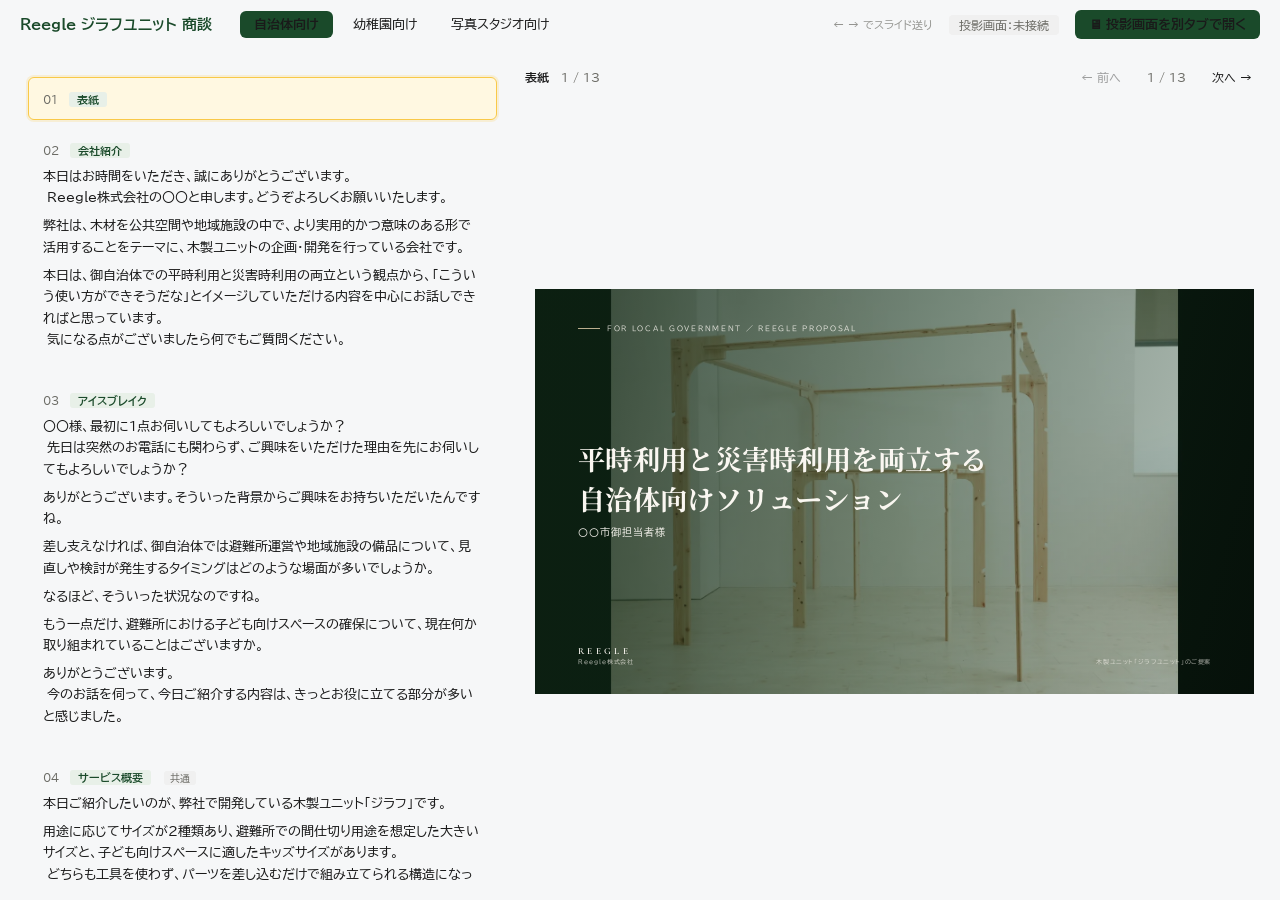
==== commit fe78490b: "Add files via upload" ====
--- a/present.html
+++ b/present.html
@@ -4,184 +4,406 @@
 <meta charset="UTF-8">
 <title>進行用｜Reegle ジラフユニット 商談</title>
 <style>/* ==========================================================
-   Reegle Giraffe Sales Presentation - Styles
-   Design tokens: matches existing Reegle deck (greens / BIZ UDPGothic)
+   Reegle Giraffe Sales Presentation - v2 "Forest Atelier"
+   Editorial magazine aesthetic with wood-tone warmth
    ========================================================== */
 
+@import url('https://fonts.googleapis.com/css2?family=Noto+Serif+JP:wght@400;500;700;900&family=BIZ+UDPGothic:wght@400;700&family=Cormorant+Garamond:ital,wght@0,400;0,500;0,600;1,400&display=swap');
+
 :root {
-  --green-dk: #1E5530;
+  --green-dk: #1A4A2A;
   --green: #2A6E3A;
-  --green-lt: #EAF3EC;
-  --ink: #333333;
-  --sub: #5F6B62;
-  --box: #F5F7FA;
-  --line: #E2E6E9;
-  --white: #FFFFFF;
+  --green-soft: #4A7F5C;
+  --green-lt: #E8F0E8;
+
+  --wood: #B89968;
+  --wood-dk: #8E7449;
+  --wood-lt: #D9C7A5;
+
+  --cream: #FAF7F1;
+  --cream-2: #F0E9DD;
+  --paper: #F5F1E8;
+
+  --ink: #1A1A1A;
+  --ink-soft: #3A3A35;
+  --sub: #6B6B65;
+  --hairline: #DDD6C7;
+  --hairline-dk: #B8AE99;
+
   --font-jp: 'BIZ UDPGothic', 'Hiragino Sans', 'Hiragino Kaku Gothic ProN', 'Yu Gothic UI', 'Meiryo', sans-serif;
+  --font-serif: 'Noto Serif JP', 'Hiragino Mincho ProN', 'Yu Mincho', serif;
+  --font-display: 'Cormorant Garamond', 'Noto Serif JP', serif;
 }
 
 * { box-sizing: border-box; }
-html, body { margin: 0; padding: 0; font-family: var(--font-jp); color: var(--ink); -webkit-font-smoothing: antialiased; }
-
-/* ----- Slide canvas: 16:9, scales to fit container ----- */
+html, body { margin: 0; padding: 0; font-family: var(--font-jp); color: var(--ink); -webkit-font-smoothing: antialiased; background: var(--cream); }
+
+/* ============================================================ Slide canvas ============================================================ */
 .slide {
-  position: relative;
-  width: 100%;
-  aspect-ratio: 16 / 9;
-  background: var(--white);
-  overflow: hidden;
-  container-type: inline-size;
+  position: relative; width: 100%; aspect-ratio: 16 / 9;
+  background: var(--cream); overflow: hidden;
+  container-type: inline-size; font-family: var(--font-jp);
 }
 .slide-inner {
   position: absolute; inset: 0;
-  padding: 3.5cqw 4cqw 5cqw 4cqw;
+  padding: 3.2cqw 4.5cqw 4cqw;
   display: flex; flex-direction: column;
 }
 
-/* ----- Slide header (eyebrow + rule + title) ----- */
+/* Header */
 .slide-header {
-  display: flex; justify-content: space-between; align-items: baseline;
-  font-size: 1.4cqw; color: var(--green-dk); font-weight: bold;
+  display: flex; align-items: center; justify-content: space-between;
+  font-size: 0.95cqw; letter-spacing: 0.15em; margin-bottom: 0.8cqw;
+}
+.slide-eyebrow {
+  text-transform: uppercase; color: var(--wood-dk);
+  font-weight: 700; display: flex; align-items: center; gap: 0.7cqw;
+}
+.slide-eyebrow::before {
+  content: ""; width: 1.8cqw; height: 1px; background: var(--wood); display: inline-block;
 }
 .shared-tag {
-  font-size: 1cqw; color: var(--sub); font-weight: normal;
-  border: 1px solid var(--line); padding: 0.2cqw 0.6cqw; border-radius: 0.3cqw;
-}
-.slide-rule { height: 0; border-top: 0.15cqw solid var(--green-dk); margin: 0.6cqw 0 1.0cqw; }
-.slide-title { font-size: 2.6cqw; font-weight: bold; color: var(--green-dk); margin: 0 0 1.5cqw; line-height: 1.3; }
-.slide-eyebrow { font-size: 1.4cqw; color: var(--green-dk); font-weight: bold; }
-
-/* ----- Slide footer ----- */
+  font-size: 0.85cqw; color: var(--sub); font-weight: 400;
+  text-transform: none; letter-spacing: 0.05em;
+  padding: 0.15cqw 0.6cqw; border: 1px solid var(--hairline); border-radius: 999px;
+}
+.slide-rule { display: none; }
+.slide-title {
+  font-family: var(--font-serif);
+  font-size: 2.8cqw; font-weight: 700;
+  color: var(--green-dk); letter-spacing: 0.01em;
+  line-height: 1.35; margin: 0.2cqw 0 1.8cqw;
+}
+
+/* Footer */
 .slide-footer {
-  position: absolute; bottom: 1.2cqw; left: 4cqw; right: 4cqw;
+  position: absolute; bottom: 1.6cqw; left: 4.5cqw; right: 4.5cqw;
   display: flex; justify-content: space-between; align-items: center;
-  font-size: 1.1cqw; color: var(--sub);
-  padding-top: 0.6cqw; border-top: 0.08cqw solid var(--line);
-}
-
-/* ============================================================
-   Slide kinds
-   ============================================================ */
-
-/* ----- Cover ----- */
+  font-size: 0.85cqw; color: var(--sub); letter-spacing: 0.05em;
+  padding-top: 0.6cqw; border-top: 1px solid var(--hairline);
+}
+.footer-left {
+  font-family: var(--font-display); font-weight: 600;
+  color: var(--green-dk); letter-spacing: 0.25em; font-size: 1cqw;
+}
+.footer-right { font-size: 0.85cqw; color: var(--sub); letter-spacing: 0.05em; }
+
+/* ============================================================ COVER ============================================================ */
 .slide-cover .slide-inner { padding: 0; }
 .cover-bg {
   position: absolute; inset: 0;
-  background: linear-gradient(135deg, var(--green-dk) 0%, var(--green) 60%, #3a8848 100%);
-}
-.cover-bg::before {
-  content: ""; position: absolute; right: -10%; bottom: -10%; width: 70%; height: 70%;
-  background: radial-gradient(circle, rgba(255,255,255,0.06) 0%, transparent 70%);
+  background-size: cover; background-position: center;
+}
+.cover-bg::after {
+  content: ""; position: absolute; inset: 0;
+  background: linear-gradient(105deg, rgba(15,40,22,0.78) 0%, rgba(20,55,32,0.55) 50%, rgba(20,55,32,0.30) 100%);
 }
 .cover-content {
-  position: relative; z-index: 1; padding: 6cqw 6cqw;
-  height: 100%; display: flex; flex-direction: column; justify-content: center;
-  color: var(--white);
-}
-.cover-eyebrow { font-size: 1.6cqw; opacity: 0.85; margin-bottom: 1cqw; letter-spacing: 0.05em; }
-.cover-title { font-size: 4.2cqw; font-weight: bold; line-height: 1.35; margin: 0 0 2cqw; }
-.cover-subtitle { font-size: 1.8cqw; opacity: 0.9; margin-bottom: auto; }
-.cover-company { font-size: 1.4cqw; opacity: 0.75; }
-
-/* ----- Bullets layout (intro / position / basic / closing) ----- */
-.bullets { display: flex; flex-direction: column; gap: 1.2cqw; flex: 1; }
-.bullet-card {
-  background: var(--box); border-radius: 0.5cqw; padding: 1.4cqw 1.8cqw;
-  border-left: 0.4cqw solid var(--green-dk);
-}
-.bullet-h { font-size: 1.7cqw; font-weight: bold; color: var(--green-dk); margin-bottom: 0.3cqw; }
-.bullet-d { font-size: 1.4cqw; color: var(--ink); line-height: 1.5; }
-
-/* ----- Overview (image + structured text) ----- */
-.overview-grid { display: grid; grid-template-columns: 1fr 1.3fr; gap: 2cqw; flex: 1; align-items: start; }
-.overview-img { background: var(--box); border-radius: 0.5cqw; overflow: hidden; aspect-ratio: 4/3; }
+  position: relative; z-index: 1;
+  padding: 5cqw 6cqw 4cqw; height: 100%;
+  display: flex; flex-direction: column; justify-content: space-between;
+  color: var(--cream);
+}
+.cover-top {
+  display: flex; align-items: center; gap: 1cqw;
+  font-size: 0.95cqw; letter-spacing: 0.25em;
+  text-transform: uppercase; opacity: 0.85;
+}
+.cover-top::before { content: ""; width: 3cqw; height: 1px; background: var(--wood-lt); }
+.cover-title {
+  font-family: var(--font-serif);
+  font-size: 3.8cqw; font-weight: 700;
+  line-height: 1.45; letter-spacing: 0.01em;
+  margin: 0; max-width: 85%;
+}
+.cover-subtitle {
+  font-size: 1.4cqw; letter-spacing: 0.1em;
+  margin-top: 1.2cqw; opacity: 0.92; font-weight: 400;
+}
+.cover-bottom { display: flex; align-items: flex-end; justify-content: space-between; }
+.cover-brand {
+  font-family: var(--font-display); font-weight: 600;
+  letter-spacing: 0.35em; font-size: 1.3cqw;
+}
+.cover-brand-sub {
+  font-size: 0.85cqw; letter-spacing: 0.15em; opacity: 0.75; margin-top: 0.3cqw;
+}
+.cover-meta { text-align: right; font-size: 0.85cqw; letter-spacing: 0.1em; opacity: 0.7; }
+
+/* ============================================================ INTRO ============================================================ */
+.intro-grid {
+  display: grid; grid-template-columns: 1.1fr 1fr; gap: 4cqw;
+  flex: 1; align-items: center; padding-top: 1cqw;
+}
+.intro-quote {
+  font-family: var(--font-serif);
+  font-size: 2.2cqw; line-height: 1.7; color: var(--green-dk);
+  font-weight: 500; letter-spacing: 0.02em;
+}
+.intro-quote::before {
+  content: ""; display: block; width: 4cqw; height: 1px;
+  background: var(--wood); margin-bottom: 1.5cqw;
+}
+.intro-details { display: flex; flex-direction: column; gap: 1.4cqw; }
+.intro-detail {
+  display: grid; grid-template-columns: 9cqw 1fr; gap: 1.4cqw;
+  padding-bottom: 1.3cqw; border-bottom: 1px solid var(--hairline);
+}
+.intro-detail:last-child { border-bottom: none; }
+.intro-detail-label {
+  font-size: 0.85cqw; letter-spacing: 0.2em; text-transform: uppercase;
+  color: var(--wood-dk); font-weight: 700; padding-top: 0.3cqw;
+}
+.intro-detail-body { font-size: 1.2cqw; color: var(--ink); line-height: 1.55; }
+
+/* ============================================================ QUESTIONS ============================================================ */
+.questions-editorial {
+  display: flex; flex-direction: column; gap: 1.0cqw; flex: 1;
+  padding-top: 0.5cqw;
+}
+.question-item {
+  display: grid; grid-template-columns: 5cqw 1fr; gap: 1.5cqw;
+  align-items: baseline; padding-bottom: 0.9cqw;
+  border-bottom: 1px solid var(--hairline);
+}
+.question-item:last-child { border-bottom: none; }
+.question-mark {
+  font-family: var(--font-display); font-size: 2.8cqw; font-weight: 500;
+  color: var(--wood); font-style: italic; letter-spacing: 0;
+}
+.question-text {
+  font-size: 1.4cqw; color: var(--ink); line-height: 1.55; font-weight: 400;
+}
+
+/* ============================================================ OVERVIEW ============================================================ */
+.overview-grid {
+  display: grid; grid-template-columns: 1.1fr 1fr; gap: 3cqw;
+  flex: 1; align-items: stretch;
+}
+.overview-img {
+  background: var(--paper); overflow: hidden; position: relative;
+  display: flex; align-items: center; justify-content: center;
+}
 .overview-img img { width: 100%; height: 100%; object-fit: cover; display: block; }
-.overview-text { display: flex; flex-direction: column; gap: 0.8cqw; }
-.overview-sub { font-size: 1.5cqw; color: var(--green); font-weight: bold; margin-bottom: 0.4cqw; }
-.bullet-row {
-  padding: 0.8cqw 1.2cqw; background: var(--green-lt); border-radius: 0.4cqw;
-}
-.bullet-row-h { font-size: 1.4cqw; font-weight: bold; color: var(--green-dk); }
-.bullet-row-d { font-size: 1.2cqw; color: var(--ink); margin-top: 0.2cqw; }
-.overview-foot { font-size: 1.1cqw; color: var(--sub); margin-top: 0.4cqw; }
-
-/* ----- USP merits ----- */
-.merits { display: flex; flex-direction: column; gap: 1cqw; flex: 1; }
-.merit-card {
-  display: flex; align-items: center; gap: 1.5cqw;
-  background: var(--box); border-radius: 0.5cqw; padding: 1.3cqw 1.8cqw;
-}
+.overview-img::after {
+  content: ""; position: absolute; inset: 0;
+  border: 1px solid var(--hairline-dk); pointer-events: none;
+}
+.overview-text { display: flex; flex-direction: column; gap: 1cqw; padding-left: 0.5cqw; }
+.overview-sub {
+  font-family: var(--font-serif);
+  font-size: 1.4cqw; color: var(--wood-dk); font-style: italic;
+  margin-bottom: 0.5cqw; letter-spacing: 0.03em;
+}
+.spec-row {
+  display: grid; grid-template-columns: 12cqw 1fr;
+  gap: 1cqw; padding: 0.9cqw 0;
+  border-bottom: 1px dashed var(--hairline-dk);
+}
+.spec-row:last-of-type { border-bottom: 1px solid var(--green-dk); }
+.spec-h {
+  font-size: 1.05cqw; font-weight: 700; color: var(--green-dk); letter-spacing: 0.05em;
+}
+.spec-d { font-size: 1.0cqw; color: var(--ink-soft); line-height: 1.55; }
+.overview-foot {
+  font-size: 0.9cqw; color: var(--sub); margin-top: 0.6cqw; font-style: italic;
+}
+
+/* ============================================================ POSITION ============================================================ */
+.position-grid {
+  display: flex; flex-direction: column; gap: 1.4cqw; flex: 1; padding-top: 0.5cqw;
+}
+.position-card {
+  display: grid; grid-template-columns: 3cqw 1fr; gap: 1.5cqw;
+  padding: 1cqw 0; align-items: start;
+  border-bottom: 1px solid var(--hairline);
+}
+.position-card:last-child { border-bottom: none; }
+.position-num {
+  font-family: var(--font-display); font-size: 2.4cqw; font-weight: 500;
+  color: var(--wood); line-height: 1; padding-top: 0.2cqw;
+}
+.position-h {
+  font-family: var(--font-serif); font-size: 1.5cqw; font-weight: 600;
+  color: var(--green-dk); margin-bottom: 0.3cqw; letter-spacing: 0.02em;
+}
+.position-d { font-size: 1.1cqw; color: var(--ink); line-height: 1.6; }
+
+/* ============================================================ USP ============================================================ */
+.slide-usp .slide-inner { padding: 2.5cqw 0 0 0; }
+.usp-header { padding: 0 4.5cqw; margin-bottom: 1.5cqw; }
+.usp-merits {
+  display: grid; grid-template-columns: 1fr 1fr 1fr;
+  gap: 0; flex: 1;
+  border-top: 1px solid var(--hairline-dk);
+}
+.merit-panel {
+  padding: 2.0cqw 2.2cqw 1.5cqw;
+  border-right: 1px solid var(--hairline);
+  display: flex; flex-direction: column;
+  background: var(--cream);
+}
+.merit-panel:last-child { border-right: none; }
+.merit-panel:nth-child(2) { background: var(--paper); }
 .merit-num {
-  width: 3.2cqw; height: 3.2cqw; border-radius: 50%; background: var(--green-dk);
-  color: var(--white); font-size: 1.6cqw; font-weight: bold;
-  display: flex; align-items: center; justify-content: center; flex-shrink: 0;
-}
-.merit-body { flex: 1; }
-.merit-h { font-size: 1.7cqw; font-weight: bold; color: var(--green-dk); margin-bottom: 0.2cqw; }
-.merit-d { font-size: 1.4cqw; color: var(--ink); }
+  font-family: var(--font-display); font-style: italic;
+  font-size: 5.5cqw; font-weight: 500;
+  color: var(--wood); line-height: 1; margin-bottom: 1.0cqw;
+}
+.merit-h {
+  font-family: var(--font-serif);
+  font-size: 1.9cqw; font-weight: 700;
+  color: var(--green-dk);
+  margin-bottom: 0.7cqw; line-height: 1.4; letter-spacing: 0.02em;
+}
+.merit-d { font-size: 1.15cqw; color: var(--ink); line-height: 1.65; }
 .merit-bar {
-  margin-top: 1cqw; padding: 1.1cqw 2cqw; background: var(--green-dk);
-  color: var(--white); border-radius: 0.4cqw; text-align: center;
-  font-size: 1.6cqw; font-weight: bold;
-}
-
-/* ----- Questions ----- */
-.questions { display: flex; flex-direction: column; gap: 0.9cqw; flex: 1; }
-.question-item {
-  display: flex; gap: 1.2cqw; align-items: start;
-  padding: 1.1cqw 1.5cqw; background: var(--box); border-radius: 0.4cqw;
-  border-left: 0.4cqw solid var(--green);
-}
-.question-mark {
-  font-size: 1.3cqw; font-weight: bold; color: var(--green-dk);
-  background: var(--green-lt); padding: 0.2cqw 0.7cqw; border-radius: 0.3cqw;
-  flex-shrink: 0;
-}
-.question-text { font-size: 1.5cqw; color: var(--ink); line-height: 1.4; padding-top: 0.2cqw; }
-
-/* ----- Achievement ----- */
-.achievement-grid { display: grid; grid-template-columns: 1fr 1.4fr; gap: 2cqw; flex: 1; align-items: start; }
-.achievement-img { background: var(--box); border-radius: 0.5cqw; overflow: hidden; aspect-ratio: 4/3; }
+  margin: 0; padding: 1.5cqw 4.5cqw;
+  background: var(--green-dk); color: var(--cream);
+  font-family: var(--font-serif);
+  text-align: center; font-size: 1.5cqw; font-weight: 600;
+  letter-spacing: 0.05em;
+}
+.merit-bar::before { content: "—"; margin-right: 1cqw; color: var(--wood-lt); font-weight: 400; }
+.merit-bar::after { content: "—"; margin-left: 1cqw; color: var(--wood-lt); font-weight: 400; }
+
+/* ============================================================ BASIC ============================================================ */
+.basic-grid {
+  display: flex; flex-direction: column; gap: 1.2cqw; flex: 1; padding-top: 0.5cqw;
+}
+.basic-card {
+  display: grid; grid-template-columns: 3cqw 1fr; gap: 1.5cqw;
+  padding: 1.1cqw 1.5cqw 1.1cqw 1.5cqw; align-items: start;
+  border-left: 2px solid var(--wood);
+}
+.basic-marker {
+  font-family: var(--font-display); font-weight: 500; font-style: italic;
+  font-size: 2cqw; color: var(--wood-dk); line-height: 1;
+}
+.basic-h {
+  font-family: var(--font-serif); font-size: 1.45cqw; font-weight: 600;
+  color: var(--green-dk); margin-bottom: 0.3cqw;
+}
+.basic-d { font-size: 1.1cqw; color: var(--ink); line-height: 1.6; }
+
+/* ============================================================ ACHIEVEMENT ============================================================ */
+.achievement-grid {
+  display: grid; grid-template-columns: 1.3fr 1fr; gap: 0;
+  flex: 1; align-items: stretch;
+}
+.achievement-img { background: var(--paper); overflow: hidden; position: relative; }
 .achievement-img img { width: 100%; height: 100%; object-fit: cover; display: block; }
-.achievement-text { display: flex; flex-direction: column; gap: 1cqw; }
-.ach-row {
-  padding: 1cqw 1.4cqw; background: var(--green-lt); border-radius: 0.4cqw;
-  border-left: 0.4cqw solid var(--green-dk);
-}
-.ach-h { font-size: 1.5cqw; font-weight: bold; color: var(--green-dk); }
-.ach-d { font-size: 1.2cqw; color: var(--ink); margin-top: 0.2cqw; }
-.ach-foot { font-size: 1.1cqw; color: var(--sub); margin-top: 0.4cqw; }
-
-/* ----- Q&A grid ----- */
+.achievement-img::after {
+  content: ""; position: absolute; inset: 0;
+  border: 1px solid var(--hairline-dk); pointer-events: none;
+}
+.achievement-text {
+  padding: 1.5cqw 0 1cqw 2.5cqw;
+  display: flex; flex-direction: column; gap: 1.2cqw; justify-content: center;
+}
+.ach-tagline {
+  font-family: var(--font-serif); font-style: italic;
+  font-size: 1.2cqw; color: var(--wood-dk);
+  padding-bottom: 1cqw; border-bottom: 1px solid var(--hairline-dk);
+  margin-bottom: 0.3cqw;
+}
+.ach-row { display: grid; grid-template-columns: 2cqw 1fr; gap: 1cqw; align-items: start; }
+.ach-row::before {
+  content: ""; width: 1cqw; height: 1px; background: var(--wood); margin-top: 0.9cqw;
+}
+.ach-h {
+  font-family: var(--font-serif); font-weight: 600;
+  font-size: 1.3cqw; color: var(--green-dk); line-height: 1.4;
+}
+.ach-d { font-size: 1.0cqw; color: var(--ink-soft); margin-top: 0.3cqw; line-height: 1.55; }
+.ach-foot { font-size: 0.85cqw; color: var(--sub); margin-top: 0.5cqw; font-style: italic; }
+
+/* ============================================================ Q&A ============================================================ */
 .qa-grid {
-  display: grid; grid-template-columns: 1fr 1fr; gap: 0.8cqw; flex: 1;
-  align-content: start;
-}
-.qa-card {
-  background: var(--box); border-radius: 0.4cqw; padding: 0.9cqw 1.2cqw;
-  border-left: 0.3cqw solid var(--green);
-}
-.qa-q { font-size: 1.15cqw; font-weight: bold; color: var(--green-dk); margin-bottom: 0.25cqw; line-height: 1.35; }
-.qa-a { font-size: 1.05cqw; color: var(--ink); line-height: 1.4; }
-
-/* ----- Simple ----- */
+  display: grid; grid-template-columns: 1fr 1fr;
+  column-gap: 2.2cqw; row-gap: 0;
+  flex: 1; align-content: start;
+}
+.qa-card { padding: 0.95cqw 0; border-bottom: 1px solid var(--hairline); }
+.qa-q {
+  font-family: var(--font-serif);
+  font-size: 1.05cqw; font-weight: 600;
+  color: var(--green-dk); line-height: 1.45;
+  display: flex; gap: 0.5cqw; margin-bottom: 0.3cqw;
+}
+.qa-q::before {
+  content: "Q."; font-family: var(--font-display); font-style: italic;
+  color: var(--wood); font-weight: 500; flex-shrink: 0;
+}
+.qa-a {
+  font-size: 0.95cqw; color: var(--ink-soft); line-height: 1.55;
+  display: flex; gap: 0.5cqw;
+}
+.qa-a::before {
+  content: "A."; font-family: var(--font-display); font-style: italic;
+  color: var(--sub); font-weight: 500; flex-shrink: 0;
+}
+
+/* ============================================================ CLOSING ============================================================ */
+.closing-grid {
+  flex: 1; display: flex; flex-direction: column;
+  justify-content: center; padding-top: 0;
+}
+.closing-statement {
+  font-family: var(--font-serif); font-size: 1.7cqw;
+  color: var(--ink); line-height: 1.65; margin-bottom: 2cqw;
+  padding-bottom: 1.5cqw; border-bottom: 1px solid var(--hairline);
+}
+.closing-cards { display: grid; grid-template-columns: repeat(3, 1fr); gap: 1.5cqw; }
+.closing-card { padding: 1.2cqw 0; }
+.closing-card-num {
+  font-family: var(--font-display); font-style: italic;
+  font-size: 1.8cqw; color: var(--wood); font-weight: 500;
+  line-height: 1; margin-bottom: 0.6cqw;
+}
+.closing-card-h {
+  font-family: var(--font-serif); font-weight: 600;
+  font-size: 1.3cqw; color: var(--green-dk); margin-bottom: 0.4cqw;
+}
+.closing-card-d { font-size: 1.0cqw; color: var(--ink); line-height: 1.55; }
+
+/* ============================================================ SIMPLE ============================================================ */
 .simple-body {
-  flex: 1; display: flex; align-items: center; justify-content: center;
-  font-size: 2cqw; color: var(--green-dk); text-align: center;
-  background: var(--green-lt); border-radius: 0.5cqw; padding: 2cqw;
-}
-
-/* ----- Rebuttal ----- */
-.rebuttal-grid { display: flex; flex-direction: column; gap: 1.2cqw; flex: 1; }
+  flex: 1; display: flex; flex-direction: column;
+  align-items: center; justify-content: center;
+  font-family: var(--font-serif); font-size: 2.2cqw; color: var(--green-dk);
+  text-align: center; padding: 2cqw; line-height: 1.6;
+  letter-spacing: 0.03em;
+}
+.simple-body::before {
+  content: ""; display: block; width: 4cqw; height: 1px;
+  background: var(--wood); margin-bottom: 1.5cqw;
+}
+
+/* ============================================================ REBUTTAL ============================================================ */
+.rebuttal-grid {
+  display: grid; grid-template-columns: repeat(3, 1fr); gap: 2cqw;
+  flex: 1; padding-top: 0.5cqw;
+}
 .rebuttal-card {
-  padding: 1.4cqw 1.8cqw; background: var(--box); border-radius: 0.5cqw;
-  border-left: 0.4cqw solid var(--green-dk);
-}
-.rebuttal-h { font-size: 1.6cqw; font-weight: bold; color: var(--green-dk); margin-bottom: 0.5cqw; }
-.rebuttal-d { font-size: 1.35cqw; color: var(--ink); line-height: 1.5; }
-
-/* ----- Empty/error ----- */
-.slide-empty { padding: 8cqw; color: var(--sub); text-align: center; font-size: 2cqw; }
+  padding: 1.5cqw 0; display: flex; flex-direction: column;
+  border-top: 2px solid var(--green-dk);
+}
+.rebuttal-tag {
+  font-size: 0.85cqw; letter-spacing: 0.2em; text-transform: uppercase;
+  color: var(--wood-dk); font-weight: 700; margin-bottom: 0.5cqw;
+}
+.rebuttal-h {
+  font-family: var(--font-serif); font-size: 1.7cqw; font-weight: 700;
+  color: var(--green-dk); margin-bottom: 1cqw; line-height: 1.4;
+}
+.rebuttal-d { font-size: 1.05cqw; color: var(--ink); line-height: 1.7; }
+
+/* Empty state */
+.slide-empty {
+  padding: 8cqw; color: var(--sub); text-align: center;
+  font-family: var(--font-serif); font-size: 2cqw;
+}
 </style>
 <style>
 /* Presenter-specific layout */
@@ -332,47 +554,32 @@
   </div>
 </div>
 
-<script>const IMAGES = {"unit_pair": "[data-uri]", "usage_scene": "[data-uri]", "parts": "[data-uri]"};</script>
+<script>const IMAGES = {"unit_pair": "[data-uri]", "usage_scene": "[data-uri]", "parts": "[data-uri]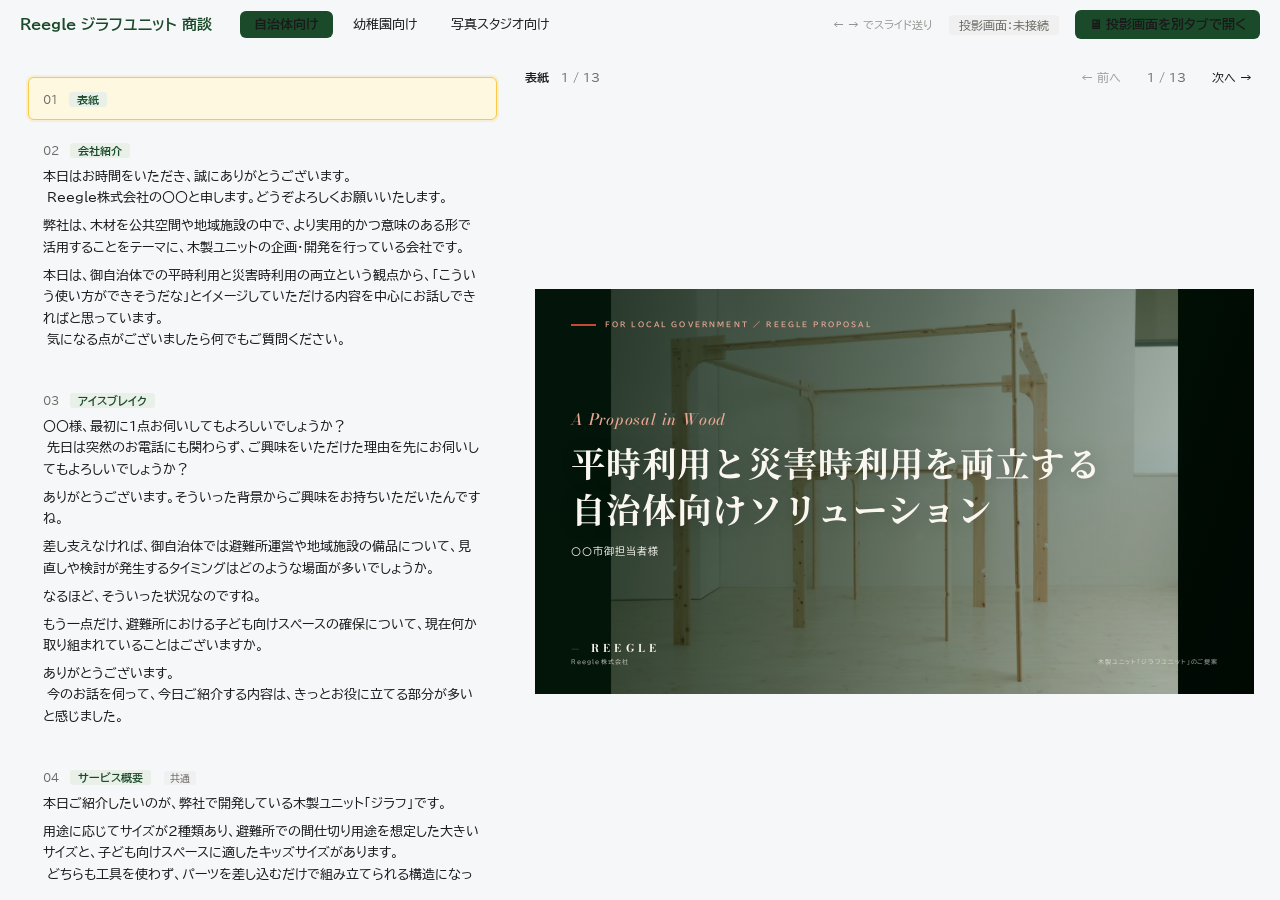
==== commit 7dff7c4d: "Add files via upload" ====
--- a/present.html
+++ b/present.html
@@ -4,22 +4,34 @@
 <meta charset="UTF-8">
 <title>進行用｜Reegle ジラフユニット 商談</title>
 <style>/* ==========================================================
-   Reegle Giraffe Sales Presentation - v2 "Forest Atelier"
-   Editorial magazine aesthetic with wood-tone warmth
+   Reegle Giraffe v4 "Lacquer & Vermillion / 漆と朱"
+   Editorial Pro — bold typography, vermillion accent, full-bleed photos
    ========================================================== */
 
-@import url('https://fonts.googleapis.com/css2?family=Noto+Serif+JP:wght@400;500;700;900&family=BIZ+UDPGothic:wght@400;700&family=Cormorant+Garamond:ital,wght@0,400;0,500;0,600;1,400&display=swap');
+@import url('https://fonts.googleapis.com/css2?family=Noto+Serif+JP:wght@400;500;700;900&family=BIZ+UDPGothic:wght@400;700&family=Cormorant+Garamond:ital,wght@0,400;0,500;0,600;0,700;1,400;1,500&family=Bodoni+Moda:ital,wght@0,400;0,500;0,700;1,400&display=swap');
 
 :root {
+  /* Greens - primary brand */
   --green-dk: #1A4A2A;
   --green: #2A6E3A;
   --green-soft: #4A7F5C;
   --green-lt: #E8F0E8;
 
+  /* Wood / earth */
   --wood: #B89968;
   --wood-dk: #8E7449;
   --wood-lt: #D9C7A5;
 
+  /* NEW: Vermillion / 朱 — accent for pop */
+  --vermillion: #C8492C;
+  --vermillion-dk: #9E3621;
+  --vermillion-soft: #E8A793;
+
+  /* Deep ink / black accents */
+  --black: #0E0E0D;
+  --charcoal: #2C2825;
+
+  /* Cream / paper */
   --cream: #FAF7F1;
   --cream-2: #F0E9DD;
   --paper: #F5F1E8;
@@ -30,15 +42,15 @@
   --hairline: #DDD6C7;
   --hairline-dk: #B8AE99;
 
-  --font-jp: 'BIZ UDPGothic', 'Hiragino Sans', 'Hiragino Kaku Gothic ProN', 'Yu Gothic UI', 'Meiryo', sans-serif;
+  --font-jp: 'BIZ UDPGothic', 'Hiragino Sans', 'Yu Gothic UI', 'Meiryo', sans-serif;
   --font-serif: 'Noto Serif JP', 'Hiragino Mincho ProN', 'Yu Mincho', serif;
-  --font-display: 'Cormorant Garamond', 'Noto Serif JP', serif;
+  --font-display: 'Bodoni Moda', 'Cormorant Garamond', 'Noto Serif JP', serif;
 }
 
 * { box-sizing: border-box; }
 html, body { margin: 0; padding: 0; font-family: var(--font-jp); color: var(--ink); -webkit-font-smoothing: antialiased; background: var(--cream); }
 
-/* ============================================================ Slide canvas ============================================================ */
+/* ============ Slide canvas ============ */
 .slide {
   position: relative; width: 100%; aspect-ratio: 16 / 9;
   background: var(--cream); overflow: hidden;
@@ -50,132 +62,237 @@
   display: flex; flex-direction: column;
 }
 
-/* Header */
+/* ============ Chapter mark (new) ============ */
+.chapter-mark {
+  position: absolute; top: 3cqw; right: 4.5cqw;
+  font-family: var(--font-display); font-style: italic;
+  font-size: 6cqw; font-weight: 400;
+  color: var(--vermillion); opacity: 0.18;
+  line-height: 1; letter-spacing: -0.02em;
+  pointer-events: none;
+  z-index: 0;
+}
+
+/* ============ Standard header ============ */
 .slide-header {
   display: flex; align-items: center; justify-content: space-between;
-  font-size: 0.95cqw; letter-spacing: 0.15em; margin-bottom: 0.8cqw;
+  font-size: 0.95cqw; letter-spacing: 0.2em; margin-bottom: 0.8cqw;
+  position: relative; z-index: 1;
 }
 .slide-eyebrow {
-  text-transform: uppercase; color: var(--wood-dk);
+  text-transform: uppercase; color: var(--vermillion);
   font-weight: 700; display: flex; align-items: center; gap: 0.7cqw;
 }
 .slide-eyebrow::before {
-  content: ""; width: 1.8cqw; height: 1px; background: var(--wood); display: inline-block;
+  content: ""; width: 2cqw; height: 1px; background: var(--vermillion);
 }
 .shared-tag {
   font-size: 0.85cqw; color: var(--sub); font-weight: 400;
   text-transform: none; letter-spacing: 0.05em;
-  padding: 0.15cqw 0.6cqw; border: 1px solid var(--hairline); border-radius: 999px;
-}
-.slide-rule { display: none; }
+  padding: 0.2cqw 0.7cqw; border: 1px solid var(--hairline); border-radius: 999px;
+}
 .slide-title {
   font-family: var(--font-serif);
-  font-size: 2.8cqw; font-weight: 700;
+  font-size: 3.4cqw; font-weight: 700;
   color: var(--green-dk); letter-spacing: 0.01em;
-  line-height: 1.35; margin: 0.2cqw 0 1.8cqw;
-}
-
-/* Footer */
+  line-height: 1.35; margin: 0.2cqw 0 1.5cqw;
+  position: relative; z-index: 1;
+}
+
+/* ============ Footer ============ */
 .slide-footer {
-  position: absolute; bottom: 1.6cqw; left: 4.5cqw; right: 4.5cqw;
+  position: absolute; bottom: 1.5cqw; left: 4.5cqw; right: 4.5cqw;
   display: flex; justify-content: space-between; align-items: center;
-  font-size: 0.85cqw; color: var(--sub); letter-spacing: 0.05em;
+  font-size: 0.85cqw; color: var(--sub); letter-spacing: 0.1em;
   padding-top: 0.6cqw; border-top: 1px solid var(--hairline);
 }
 .footer-left {
-  font-family: var(--font-display); font-weight: 600;
-  color: var(--green-dk); letter-spacing: 0.25em; font-size: 1cqw;
-}
-.footer-right { font-size: 0.85cqw; color: var(--sub); letter-spacing: 0.05em; }
-
-/* ============================================================ COVER ============================================================ */
+  font-family: var(--font-display); font-weight: 700;
+  color: var(--green-dk); letter-spacing: 0.3em; font-size: 1cqw;
+}
+.footer-right { font-size: 0.85cqw; color: var(--sub); letter-spacing: 0.1em; }
+
+/* ==========================================================
+   COVER — full-bleed photo + huge typography + vermillion accent
+   ========================================================== */
 .slide-cover .slide-inner { padding: 0; }
 .cover-bg {
   position: absolute; inset: 0;
   background-size: cover; background-position: center;
+  filter: contrast(1.05);
 }
 .cover-bg::after {
   content: ""; position: absolute; inset: 0;
-  background: linear-gradient(105deg, rgba(15,40,22,0.78) 0%, rgba(20,55,32,0.55) 50%, rgba(20,55,32,0.30) 100%);
+  background: linear-gradient(110deg, rgba(10,30,18,0.85) 0%, rgba(15,40,22,0.65) 45%, rgba(20,55,32,0.25) 100%);
 }
 .cover-content {
   position: relative; z-index: 1;
-  padding: 5cqw 6cqw 4cqw; height: 100%;
+  padding: 4.5cqw 5cqw 4cqw; height: 100%;
   display: flex; flex-direction: column; justify-content: space-between;
   color: var(--cream);
 }
 .cover-top {
-  display: flex; align-items: center; gap: 1cqw;
-  font-size: 0.95cqw; letter-spacing: 0.25em;
-  text-transform: uppercase; opacity: 0.85;
-}
-.cover-top::before { content: ""; width: 3cqw; height: 1px; background: var(--wood-lt); }
+  display: flex; align-items: center; gap: 1.2cqw;
+  font-size: 1.0cqw; letter-spacing: 0.3em;
+  text-transform: uppercase; color: var(--vermillion-soft);
+  font-weight: 700;
+}
+.cover-top::before { content: ""; width: 3.5cqw; height: 1.5px; background: var(--vermillion); }
+.cover-title-block { display: flex; flex-direction: column; gap: 1.5cqw; }
+.cover-chapter {
+  font-family: var(--font-display); font-style: italic;
+  font-size: 2.2cqw; font-weight: 500; color: var(--vermillion-soft);
+  letter-spacing: 0.05em; line-height: 1;
+}
 .cover-title {
   font-family: var(--font-serif);
-  font-size: 3.8cqw; font-weight: 700;
-  line-height: 1.45; letter-spacing: 0.01em;
+  font-size: 4.8cqw; font-weight: 700;
+  line-height: 1.35; letter-spacing: 0.01em;
   margin: 0; max-width: 85%;
+  text-shadow: 0 2px 20px rgba(0,0,0,0.2);
 }
 .cover-subtitle {
   font-size: 1.4cqw; letter-spacing: 0.1em;
-  margin-top: 1.2cqw; opacity: 0.92; font-weight: 400;
+  margin-top: 0.5cqw; opacity: 0.95;
 }
 .cover-bottom { display: flex; align-items: flex-end; justify-content: space-between; }
 .cover-brand {
-  font-family: var(--font-display); font-weight: 600;
-  letter-spacing: 0.35em; font-size: 1.3cqw;
-}
+  font-family: var(--font-display); font-weight: 700;
+  letter-spacing: 0.4em; font-size: 1.5cqw;
+}
+.cover-brand::before { content: "—  "; color: var(--vermillion-soft); }
 .cover-brand-sub {
-  font-size: 0.85cqw; letter-spacing: 0.15em; opacity: 0.75; margin-top: 0.3cqw;
-}
-.cover-meta { text-align: right; font-size: 0.85cqw; letter-spacing: 0.1em; opacity: 0.7; }
-
-/* ============================================================ INTRO ============================================================ */
-.intro-grid {
-  display: grid; grid-template-columns: 1.1fr 1fr; gap: 4cqw;
-  flex: 1; align-items: center; padding-top: 1cqw;
-}
-.intro-quote {
+  font-size: 0.85cqw; letter-spacing: 0.18em; opacity: 0.75; margin-top: 0.4cqw;
+}
+.cover-meta { text-align: right; font-size: 0.85cqw; letter-spacing: 0.15em; opacity: 0.7; }
+
+/* ==========================================================
+   INTRO — magazine spread with pull quote
+   ========================================================== */
+.slide-intro .slide-inner { padding: 0; }
+.intro-shell { display: grid; grid-template-columns: 32% 1fr; width: 100%; height: 100%; }
+.intro-img { background: var(--paper); position: relative; overflow: hidden; }
+.intro-img img {
+  width: 100%; height: 100%; object-fit: cover; display: block;
+  filter: contrast(1.05) saturate(0.9);
+}
+.intro-img::after {
+  content: ""; position: absolute; inset: 0;
+  background: linear-gradient(180deg, rgba(20,55,32,0.55) 0%, rgba(15,40,22,0.30) 30%, rgba(20,55,32,0.55) 100%);
+}
+.intro-chapter-vert {
+  position: absolute; left: 2cqw; top: 2.5cqw;
+  font-family: var(--font-display); font-style: italic;
+  color: var(--vermillion-soft); font-size: 1.1cqw; letter-spacing: 0.3em;
+  font-weight: 700; text-transform: uppercase; z-index: 2;
+  display: flex; align-items: center; gap: 0.7cqw;
+}
+.intro-chapter-vert::before { content: ""; width: 1.8cqw; height: 1px; background: var(--vermillion); }
+.intro-bignum-display {
+  position: absolute; left: 1.8cqw; bottom: 1.5cqw;
+  font-family: var(--font-display); font-style: italic;
+  font-size: 9cqw; line-height: 0.85; font-weight: 500;
+  color: rgba(255,255,255,0.18); z-index: 2;
+}
+.intro-content {
+  padding: 4.5cqw 4.5cqw 4cqw 4cqw;
+  display: flex; flex-direction: column; justify-content: center;
+  position: relative;
+}
+.intro-shared-tag {
+  position: absolute; top: 3cqw; right: 4.5cqw;
+  font-size: 0.85cqw; color: var(--sub);
+  padding: 0.2cqw 0.7cqw; border: 1px solid var(--hairline); border-radius: 999px;
+}
+.intro-eyebrow {
+  font-size: 0.95cqw; letter-spacing: 0.25em; text-transform: uppercase;
+  color: var(--vermillion); font-weight: 700; margin-bottom: 0.8cqw;
+  display: flex; align-items: center; gap: 0.7cqw;
+}
+.intro-eyebrow::before { content: ""; width: 2cqw; height: 1px; background: var(--vermillion); }
+.intro-content .slide-title {
+  font-size: 2.9cqw; margin-bottom: 1.5cqw;
+}
+.intro-pullquote {
   font-family: var(--font-serif);
-  font-size: 2.2cqw; line-height: 1.7; color: var(--green-dk);
-  font-weight: 500; letter-spacing: 0.02em;
-}
-.intro-quote::before {
-  content: ""; display: block; width: 4cqw; height: 1px;
-  background: var(--wood); margin-bottom: 1.5cqw;
-}
-.intro-details { display: flex; flex-direction: column; gap: 1.4cqw; }
+  font-size: 1.4cqw; font-style: italic; color: var(--green);
+  line-height: 1.7; max-width: 92%;
+  padding-bottom: 1.5cqw; margin-bottom: 1.5cqw;
+  border-bottom: 1px solid var(--hairline);
+}
+.intro-details { display: flex; flex-direction: column; gap: 1.1cqw; max-width: 90%; }
 .intro-detail {
   display: grid; grid-template-columns: 9cqw 1fr; gap: 1.4cqw;
-  padding-bottom: 1.3cqw; border-bottom: 1px solid var(--hairline);
+  padding-bottom: 0.9cqw; border-bottom: 1px solid var(--hairline);
 }
 .intro-detail:last-child { border-bottom: none; }
 .intro-detail-label {
-  font-size: 0.85cqw; letter-spacing: 0.2em; text-transform: uppercase;
-  color: var(--wood-dk); font-weight: 700; padding-top: 0.3cqw;
-}
-.intro-detail-body { font-size: 1.2cqw; color: var(--ink); line-height: 1.55; }
-
-/* ============================================================ QUESTIONS ============================================================ */
-.questions-editorial {
-  display: flex; flex-direction: column; gap: 1.0cqw; flex: 1;
-  padding-top: 0.5cqw;
-}
+  font-size: 0.85cqw; letter-spacing: 0.22em; text-transform: uppercase;
+  color: var(--vermillion); font-weight: 700; padding-top: 0.3cqw;
+}
+.intro-detail-body { font-size: 1.15cqw; color: var(--ink); line-height: 1.55; }
+.slide-intro .slide-footer { display: none; }
+
+/* ==========================================================
+   QUESTIONS — two-col with photo and MASSIVE display number
+   ========================================================== */
+.slide-questions .slide-inner { padding: 0; }
+.questions-shell { display: grid; grid-template-columns: 40% 1fr; width: 100%; height: 100%; }
+.questions-img { background: var(--paper); position: relative; overflow: hidden; }
+.questions-img img {
+  width: 100%; height: 100%; object-fit: cover; display: block;
+  filter: contrast(1.05) saturate(0.85) brightness(0.95);
+}
+.questions-img::after {
+  content: ""; position: absolute; inset: 0;
+  background: linear-gradient(180deg, rgba(15,40,22,0.55) 0%, rgba(15,35,22,0.25) 35%, rgba(15,35,22,0.6) 100%);
+}
+.questions-img-eyebrow {
+  position: absolute; left: 2cqw; top: 2.5cqw;
+  color: var(--vermillion-soft); font-size: 1cqw; letter-spacing: 0.3em;
+  text-transform: uppercase; font-weight: 700; z-index: 2;
+  display: flex; align-items: center; gap: 0.7cqw;
+}
+.questions-img-eyebrow::before { content: ""; width: 1.8cqw; height: 1px; background: var(--vermillion); }
+.questions-img-bignum {
+  position: absolute; left: 1.5cqw; bottom: 0.8cqw;
+  font-family: var(--font-display); font-style: italic;
+  font-size: 15cqw; color: rgba(255,255,255,0.16);
+  line-height: 0.8; font-weight: 500; z-index: 2;
+}
+.questions-content {
+  padding: 4.5cqw 4.5cqw 4cqw;
+  display: flex; flex-direction: column; justify-content: center;
+  position: relative;
+}
+.questions-shared-tag {
+  position: absolute; top: 3cqw; right: 4.5cqw;
+  font-size: 0.85cqw; color: var(--sub);
+  padding: 0.2cqw 0.7cqw; border: 1px solid var(--hairline); border-radius: 999px;
+}
+.questions-content .slide-title {
+  font-size: 2.7cqw; margin-bottom: 2cqw;
+}
+.questions-editorial { display: flex; flex-direction: column; gap: 1.2cqw; }
 .question-item {
   display: grid; grid-template-columns: 5cqw 1fr; gap: 1.5cqw;
-  align-items: baseline; padding-bottom: 0.9cqw;
+  align-items: baseline; padding-bottom: 1.1cqw;
   border-bottom: 1px solid var(--hairline);
 }
 .question-item:last-child { border-bottom: none; }
 .question-mark {
-  font-family: var(--font-display); font-size: 2.8cqw; font-weight: 500;
-  color: var(--wood); font-style: italic; letter-spacing: 0;
+  font-family: var(--font-display); font-size: 2.7cqw; font-weight: 500;
+  color: var(--vermillion); font-style: italic;
 }
 .question-text {
-  font-size: 1.4cqw; color: var(--ink); line-height: 1.55; font-weight: 400;
-}
-
-/* ============================================================ OVERVIEW ============================================================ */
+  font-size: 1.35cqw; color: var(--ink); line-height: 1.55;
+}
+.slide-questions .slide-footer { display: none; }
+
+/* ==========================================================
+   OVERVIEW — hero + spec sheet (refined)
+   ========================================================== */
+.slide-overview .chapter-mark { content: "II"; }
 .overview-grid {
   display: grid; grid-template-columns: 1.1fr 1fr; gap: 3cqw;
   flex: 1; align-items: stretch;
@@ -192,7 +309,7 @@
 .overview-text { display: flex; flex-direction: column; gap: 1cqw; padding-left: 0.5cqw; }
 .overview-sub {
   font-family: var(--font-serif);
-  font-size: 1.4cqw; color: var(--wood-dk); font-style: italic;
+  font-size: 1.4cqw; color: var(--vermillion); font-style: italic;
   margin-bottom: 0.5cqw; letter-spacing: 0.03em;
 }
 .spec-row {
@@ -206,134 +323,247 @@
 }
 .spec-d { font-size: 1.0cqw; color: var(--ink-soft); line-height: 1.55; }
 .overview-foot {
-  font-size: 0.9cqw; color: var(--sub); margin-top: 0.6cqw; font-style: italic;
-}
-
-/* ============================================================ POSITION ============================================================ */
-.position-grid {
-  display: flex; flex-direction: column; gap: 1.4cqw; flex: 1; padding-top: 0.5cqw;
-}
+  font-size: 0.9cqw; color: var(--vermillion); margin-top: 0.6cqw; font-style: italic;
+}
+
+/* ==========================================================
+   POSITION — content + photo right
+   ========================================================== */
+.slide-position .slide-inner { padding: 0; }
+.position-shell { display: grid; grid-template-columns: 1fr 38%; width: 100%; height: 100%; }
+.position-content {
+  padding: 4.5cqw 3cqw 4cqw 4.5cqw;
+  display: flex; flex-direction: column; justify-content: center;
+  position: relative;
+}
+.position-shared-tag {
+  position: absolute; top: 3cqw; right: 3cqw;
+  font-size: 0.85cqw; color: var(--sub);
+  padding: 0.2cqw 0.7cqw; border: 1px solid var(--hairline); border-radius: 999px;
+}
+.position-eyebrow {
+  font-size: 0.95cqw; letter-spacing: 0.25em; text-transform: uppercase;
+  color: var(--vermillion); font-weight: 700; margin-bottom: 0.8cqw;
+  display: flex; align-items: center; gap: 0.7cqw;
+}
+.position-eyebrow::before { content: ""; width: 2cqw; height: 1px; background: var(--vermillion); }
+.position-content .slide-title {
+  font-size: 2.6cqw; margin-bottom: 1.5cqw;
+}
+.position-img { background: var(--paper); position: relative; overflow: hidden; }
+.position-img img {
+  width: 100%; height: 100%; object-fit: cover; display: block;
+  filter: contrast(1.05) saturate(0.92);
+}
+.position-img::after {
+  content: ""; position: absolute; inset: 0;
+  background: linear-gradient(220deg, rgba(15,40,22,0.45) 0%, transparent 40%, rgba(20,55,32,0.30) 100%);
+}
+.position-img-mark {
+  position: absolute; right: 2cqw; top: 2.5cqw;
+  font-family: var(--font-display); font-style: italic;
+  color: rgba(255,255,255,0.85); font-size: 1.2cqw; letter-spacing: 0.2em;
+  font-weight: 700; z-index: 2;
+}
+.position-grid { display: flex; flex-direction: column; gap: 1.3cqw; }
 .position-card {
   display: grid; grid-template-columns: 3cqw 1fr; gap: 1.5cqw;
-  padding: 1cqw 0; align-items: start;
+  padding: 0.9cqw 0; align-items: start;
   border-bottom: 1px solid var(--hairline);
 }
 .position-card:last-child { border-bottom: none; }
 .position-num {
   font-family: var(--font-display); font-size: 2.4cqw; font-weight: 500;
-  color: var(--wood); line-height: 1; padding-top: 0.2cqw;
+  color: var(--vermillion); line-height: 1; padding-top: 0.2cqw; font-style: italic;
 }
 .position-h {
-  font-family: var(--font-serif); font-size: 1.5cqw; font-weight: 600;
-  color: var(--green-dk); margin-bottom: 0.3cqw; letter-spacing: 0.02em;
-}
-.position-d { font-size: 1.1cqw; color: var(--ink); line-height: 1.6; }
-
-/* ============================================================ USP ============================================================ */
-.slide-usp .slide-inner { padding: 2.5cqw 0 0 0; }
-.usp-header { padding: 0 4.5cqw; margin-bottom: 1.5cqw; }
+  font-family: var(--font-serif); font-size: 1.4cqw; font-weight: 600;
+  color: var(--green-dk); margin-bottom: 0.3cqw;
+}
+.position-d { font-size: 1.05cqw; color: var(--ink); line-height: 1.6; }
+.slide-position .slide-footer { display: none; }
+
+/* ==========================================================
+   USP — HERO. Mega numbers, vermillion + green panels, bold typography
+   ========================================================== */
+.slide-usp .slide-inner { padding: 0; display: flex; flex-direction: column; }
+.usp-header {
+  padding: 3.2cqw 4.5cqw 1.5cqw;
+  position: relative;
+}
+.usp-eyebrow {
+  font-size: 1cqw; letter-spacing: 0.3em; text-transform: uppercase;
+  color: var(--vermillion); font-weight: 700; margin-bottom: 1cqw;
+  display: flex; align-items: center; gap: 0.8cqw;
+}
+.usp-eyebrow::before { content: ""; width: 2.5cqw; height: 1.5px; background: var(--vermillion); }
+.usp-title {
+  font-family: var(--font-serif);
+  font-size: 3.6cqw; font-weight: 700; color: var(--green-dk);
+  line-height: 1.3; margin: 0; letter-spacing: 0.01em;
+}
+.usp-tag {
+  position: absolute; top: 3.2cqw; right: 4.5cqw;
+  font-size: 0.85cqw; color: var(--sub);
+  padding: 0.2cqw 0.7cqw; border: 1px solid var(--hairline); border-radius: 999px;
+}
 .usp-merits {
   display: grid; grid-template-columns: 1fr 1fr 1fr;
   gap: 0; flex: 1;
   border-top: 1px solid var(--hairline-dk);
 }
 .merit-panel {
-  padding: 2.0cqw 2.2cqw 1.5cqw;
+  padding: 2.5cqw 2.5cqw 2cqw;
+  display: flex; flex-direction: column;
+  position: relative;
   border-right: 1px solid var(--hairline);
-  display: flex; flex-direction: column;
-  background: var(--cream);
 }
 .merit-panel:last-child { border-right: none; }
+.merit-panel:nth-child(1) { background: var(--cream); }
 .merit-panel:nth-child(2) { background: var(--paper); }
+.merit-panel:nth-child(3) { background: var(--cream); }
 .merit-num {
   font-family: var(--font-display); font-style: italic;
-  font-size: 5.5cqw; font-weight: 500;
-  color: var(--wood); line-height: 1; margin-bottom: 1.0cqw;
+  font-size: 8.5cqw; font-weight: 500;
+  color: var(--vermillion); line-height: 0.85;
+  margin-bottom: 1.2cqw; letter-spacing: -0.02em;
+  position: relative;
+}
+.merit-num::after {
+  content: ""; position: absolute; bottom: 0.2cqw; left: 0;
+  width: 4cqw; height: 2px; background: var(--vermillion);
 }
 .merit-h {
   font-family: var(--font-serif);
   font-size: 1.9cqw; font-weight: 700;
   color: var(--green-dk);
   margin-bottom: 0.7cqw; line-height: 1.4; letter-spacing: 0.02em;
-}
-.merit-d { font-size: 1.15cqw; color: var(--ink); line-height: 1.65; }
+  margin-top: auto;
+}
+.merit-d { font-size: 1.15cqw; color: var(--ink); line-height: 1.7; }
 .merit-bar {
-  margin: 0; padding: 1.5cqw 4.5cqw;
+  padding: 1.5cqw 4.5cqw;
   background: var(--green-dk); color: var(--cream);
   font-family: var(--font-serif);
-  text-align: center; font-size: 1.5cqw; font-weight: 600;
+  text-align: center; font-size: 1.4cqw; font-weight: 600;
   letter-spacing: 0.05em;
-}
-.merit-bar::before { content: "—"; margin-right: 1cqw; color: var(--wood-lt); font-weight: 400; }
-.merit-bar::after { content: "—"; margin-left: 1cqw; color: var(--wood-lt); font-weight: 400; }
-
-/* ============================================================ BASIC ============================================================ */
+  position: relative;
+}
+.merit-bar::before {
+  content: "—"; margin-right: 1.2cqw; color: var(--vermillion-soft); font-weight: 400;
+}
+.merit-bar::after {
+  content: "—"; margin-left: 1.2cqw; color: var(--vermillion-soft); font-weight: 400;
+}
+
+/* ==========================================================
+   BASIC — numbered process with chapter mark
+   ========================================================== */
+.slide-basic .chapter-mark {
+  font-family: var(--font-display); font-style: italic;
+  font-size: 8cqw; color: var(--vermillion); opacity: 0.12;
+}
 .basic-grid {
-  display: flex; flex-direction: column; gap: 1.2cqw; flex: 1; padding-top: 0.5cqw;
+  display: flex; flex-direction: column; gap: 1.5cqw; flex: 1;
+  justify-content: center; padding-top: 0.5cqw;
+  position: relative; z-index: 1;
 }
 .basic-card {
-  display: grid; grid-template-columns: 3cqw 1fr; gap: 1.5cqw;
-  padding: 1.1cqw 1.5cqw 1.1cqw 1.5cqw; align-items: start;
-  border-left: 2px solid var(--wood);
+  display: grid; grid-template-columns: 3.5cqw 1fr; gap: 1.5cqw;
+  padding: 1.2cqw 1.5cqw; align-items: start;
+  border-left: 3px solid var(--vermillion);
+  background: rgba(245, 241, 232, 0.4);
 }
 .basic-marker {
   font-family: var(--font-display); font-weight: 500; font-style: italic;
-  font-size: 2cqw; color: var(--wood-dk); line-height: 1;
+  font-size: 2.2cqw; color: var(--vermillion); line-height: 1;
 }
 .basic-h {
-  font-family: var(--font-serif); font-size: 1.45cqw; font-weight: 600;
+  font-family: var(--font-serif); font-size: 1.5cqw; font-weight: 600;
   color: var(--green-dk); margin-bottom: 0.3cqw;
 }
 .basic-d { font-size: 1.1cqw; color: var(--ink); line-height: 1.6; }
 
-/* ============================================================ ACHIEVEMENT ============================================================ */
-.achievement-grid {
-  display: grid; grid-template-columns: 1.3fr 1fr; gap: 0;
-  flex: 1; align-items: stretch;
-}
-.achievement-img { background: var(--paper); overflow: hidden; position: relative; }
-.achievement-img img { width: 100%; height: 100%; object-fit: cover; display: block; }
-.achievement-img::after {
+/* ==========================================================
+   ACHIEVEMENT — full-bleed photo with overlay text
+   ========================================================== */
+.slide-achievement .slide-inner { padding: 0; }
+.achievement-fullbleed { position: relative; width: 100%; height: 100%; }
+.achievement-fullbleed img {
+  width: 100%; height: 100%; object-fit: cover; display: block;
+  filter: contrast(1.05);
+}
+.achievement-fullbleed::after {
   content: ""; position: absolute; inset: 0;
-  border: 1px solid var(--hairline-dk); pointer-events: none;
-}
-.achievement-text {
-  padding: 1.5cqw 0 1cqw 2.5cqw;
-  display: flex; flex-direction: column; gap: 1.2cqw; justify-content: center;
-}
+  background: linear-gradient(105deg, rgba(10,30,18,0.78) 0%, rgba(15,40,22,0.55) 45%, transparent 100%);
+}
+.achievement-overlay {
+  position: absolute; inset: 0;
+  padding: 4.5cqw 5cqw 4cqw;
+  display: flex; flex-direction: column; justify-content: center;
+  color: var(--cream); z-index: 1;
+  max-width: 55%;
+}
+.achievement-eyebrow {
+  font-size: 1cqw; letter-spacing: 0.3em; text-transform: uppercase;
+  color: var(--vermillion-soft); font-weight: 700; margin-bottom: 1cqw;
+  display: flex; align-items: center; gap: 0.8cqw;
+}
+.achievement-eyebrow::before { content: ""; width: 2.5cqw; height: 1.5px; background: var(--vermillion); }
 .ach-tagline {
-  font-family: var(--font-serif); font-style: italic;
-  font-size: 1.2cqw; color: var(--wood-dk);
-  padding-bottom: 1cqw; border-bottom: 1px solid var(--hairline-dk);
-  margin-bottom: 0.3cqw;
-}
-.ach-row { display: grid; grid-template-columns: 2cqw 1fr; gap: 1cqw; align-items: start; }
+  font-family: var(--font-display); font-style: italic;
+  font-size: 1.4cqw; color: var(--vermillion-soft);
+  margin-bottom: 0.8cqw; letter-spacing: 0.03em;
+}
+.achievement-title {
+  font-family: var(--font-serif);
+  font-size: 3.2cqw; font-weight: 700; color: var(--cream);
+  line-height: 1.35; margin: 0 0 1.5cqw;
+}
+.ach-list { display: flex; flex-direction: column; gap: 0.8cqw; }
+.ach-row {
+  display: grid; grid-template-columns: 2cqw 1fr; gap: 1cqw;
+  align-items: start; padding: 0.6cqw 0;
+  border-bottom: 1px solid rgba(255,255,255,0.18);
+}
+.ach-row:last-child { border-bottom: none; }
 .ach-row::before {
-  content: ""; width: 1cqw; height: 1px; background: var(--wood); margin-top: 0.9cqw;
+  content: ""; width: 1.2cqw; height: 1px; background: var(--vermillion-soft); margin-top: 0.8cqw;
 }
 .ach-h {
   font-family: var(--font-serif); font-weight: 600;
-  font-size: 1.3cqw; color: var(--green-dk); line-height: 1.4;
-}
-.ach-d { font-size: 1.0cqw; color: var(--ink-soft); margin-top: 0.3cqw; line-height: 1.55; }
-.ach-foot { font-size: 0.85cqw; color: var(--sub); margin-top: 0.5cqw; font-style: italic; }
-
-/* ============================================================ Q&A ============================================================ */
+  font-size: 1.3cqw; color: var(--cream); line-height: 1.4;
+}
+.ach-d { font-size: 1.0cqw; color: rgba(255,255,255,0.85); margin-top: 0.2cqw; line-height: 1.55; }
+.ach-foot {
+  font-size: 0.85cqw; color: rgba(255,255,255,0.7); margin-top: 0.8cqw;
+  font-style: italic;
+}
+.slide-achievement .slide-footer { display: none; }
+
+/* ==========================================================
+   Q&A — refined grid
+   ========================================================== */
+.slide-qa .chapter-mark {
+  font-family: var(--font-display); font-style: italic;
+  font-size: 8cqw; color: var(--vermillion); opacity: 0.10;
+}
 .qa-grid {
   display: grid; grid-template-columns: 1fr 1fr;
   column-gap: 2.2cqw; row-gap: 0;
-  flex: 1; align-content: start;
+  flex: 1; align-content: center;
+  position: relative; z-index: 1;
 }
 .qa-card { padding: 0.95cqw 0; border-bottom: 1px solid var(--hairline); }
 .qa-q {
   font-family: var(--font-serif);
-  font-size: 1.05cqw; font-weight: 600;
+  font-size: 1.1cqw; font-weight: 700;
   color: var(--green-dk); line-height: 1.45;
   display: flex; gap: 0.5cqw; margin-bottom: 0.3cqw;
 }
 .qa-q::before {
   content: "Q."; font-family: var(--font-display); font-style: italic;
-  color: var(--wood); font-weight: 500; flex-shrink: 0;
+  color: var(--vermillion); font-weight: 700; flex-shrink: 0;
 }
 .qa-a {
   font-size: 0.95cqw; color: var(--ink-soft); line-height: 1.55;
@@ -341,63 +571,132 @@
 }
 .qa-a::before {
   content: "A."; font-family: var(--font-display); font-style: italic;
-  color: var(--sub); font-weight: 500; flex-shrink: 0;
-}
-
-/* ============================================================ CLOSING ============================================================ */
-.closing-grid {
-  flex: 1; display: flex; flex-direction: column;
-  justify-content: center; padding-top: 0;
+  color: var(--wood-dk); font-weight: 600; flex-shrink: 0;
+}
+
+/* ==========================================================
+   CLOSING — dramatic dark panel
+   ========================================================== */
+.slide-closing .slide-inner { padding: 0; }
+.closing-statement-panel {
+  background: var(--green-dk); color: var(--cream);
+  padding: 3.8cqw 4.5cqw 3.2cqw;
+  position: relative;
+}
+.closing-statement-panel::after {
+  content: ""; position: absolute; left: 4.5cqw; right: 4.5cqw; bottom: 0;
+  height: 2px; background: var(--vermillion);
+}
+.closing-eyebrow {
+  font-size: 1cqw; letter-spacing: 0.3em; text-transform: uppercase;
+  color: var(--vermillion-soft); font-weight: 700; margin-bottom: 1.3cqw;
+  display: flex; align-items: center; gap: 0.8cqw;
+}
+.closing-eyebrow::before { content: ""; width: 2.5cqw; height: 1.5px; background: var(--vermillion-soft); }
+.closing-shared-tag {
+  position: absolute; top: 3.5cqw; right: 4.5cqw;
+  font-size: 0.85cqw; color: var(--cream);
+  padding: 0.2cqw 0.7cqw; border: 1px solid rgba(255,255,255,0.3); border-radius: 999px;
+}
+.closing-title-big {
+  font-family: var(--font-serif); font-size: 3.0cqw; font-weight: 700;
+  line-height: 1.35; margin: 0 0 1.3cqw;
 }
 .closing-statement {
-  font-family: var(--font-serif); font-size: 1.7cqw;
-  color: var(--ink); line-height: 1.65; margin-bottom: 2cqw;
-  padding-bottom: 1.5cqw; border-bottom: 1px solid var(--hairline);
-}
-.closing-cards { display: grid; grid-template-columns: repeat(3, 1fr); gap: 1.5cqw; }
-.closing-card { padding: 1.2cqw 0; }
+  font-family: var(--font-serif); font-size: 1.4cqw;
+  line-height: 1.7; opacity: 0.92; max-width: 75%;
+}
+.closing-cards {
+  padding: 3cqw 4.5cqw 4cqw;
+  display: grid; grid-template-columns: repeat(3, 1fr); gap: 2.5cqw;
+  flex: 1; align-content: center;
+}
+.closing-card { padding: 0; border-top: 2px solid var(--vermillion); padding-top: 1cqw; }
 .closing-card-num {
   font-family: var(--font-display); font-style: italic;
-  font-size: 1.8cqw; color: var(--wood); font-weight: 500;
-  line-height: 1; margin-bottom: 0.6cqw;
+  font-size: 2.2cqw; color: var(--vermillion); font-weight: 500;
+  line-height: 1; margin-bottom: 0.5cqw;
 }
 .closing-card-h {
-  font-family: var(--font-serif); font-weight: 600;
-  font-size: 1.3cqw; color: var(--green-dk); margin-bottom: 0.4cqw;
-}
-.closing-card-d { font-size: 1.0cqw; color: var(--ink); line-height: 1.55; }
-
-/* ============================================================ SIMPLE ============================================================ */
+  font-family: var(--font-serif); font-weight: 700;
+  font-size: 1.4cqw; color: var(--green-dk); margin-bottom: 0.4cqw;
+}
+.closing-card-d { font-size: 1.05cqw; color: var(--ink); line-height: 1.6; }
+.slide-closing .slide-footer {
+  position: absolute; bottom: 1.5cqw; left: 4.5cqw; right: 4.5cqw;
+  border-top: 1px solid var(--hairline);
+}
+
+/* ==========================================================
+   SIMPLE — centered with dramatic typography
+   ========================================================== */
+.slide-simple .chapter-mark {
+  font-family: var(--font-display); font-style: italic;
+  font-size: 10cqw; color: var(--vermillion); opacity: 0.10;
+}
 .simple-body {
   flex: 1; display: flex; flex-direction: column;
   align-items: center; justify-content: center;
-  font-family: var(--font-serif); font-size: 2.2cqw; color: var(--green-dk);
+  font-family: var(--font-serif); font-size: 2.4cqw; color: var(--green-dk);
   text-align: center; padding: 2cqw; line-height: 1.6;
-  letter-spacing: 0.03em;
+  letter-spacing: 0.05em; position: relative; z-index: 1;
 }
 .simple-body::before {
-  content: ""; display: block; width: 4cqw; height: 1px;
-  background: var(--wood); margin-bottom: 1.5cqw;
-}
-
-/* ============================================================ REBUTTAL ============================================================ */
+  content: ""; display: block; width: 5cqw; height: 1.5px;
+  background: var(--vermillion); margin-bottom: 2cqw;
+}
+
+/* ==========================================================
+   REBUTTAL — dark panel + cards
+   ========================================================== */
+.slide-rebuttal .slide-inner { padding: 0; }
+.rebuttal-header-panel {
+  background: var(--green-dk); color: var(--cream);
+  padding: 3cqw 4.5cqw 2.5cqw;
+  position: relative;
+}
+.rebuttal-header-panel::after {
+  content: ""; position: absolute; left: 4.5cqw; right: 4.5cqw; bottom: 0;
+  height: 2px; background: var(--vermillion);
+}
+.rebuttal-eyebrow {
+  font-size: 1cqw; letter-spacing: 0.3em; text-transform: uppercase;
+  color: var(--vermillion-soft); font-weight: 700; margin-bottom: 1.2cqw;
+  display: flex; align-items: center; gap: 0.8cqw;
+}
+.rebuttal-eyebrow::before { content: ""; width: 2.5cqw; height: 1.5px; background: var(--vermillion-soft); }
+.rebuttal-shared-tag {
+  position: absolute; top: 3cqw; right: 4.5cqw;
+  font-size: 0.85cqw; color: var(--cream);
+  padding: 0.2cqw 0.7cqw; border: 1px solid rgba(255,255,255,0.3); border-radius: 999px;
+}
+.rebuttal-title-big {
+  font-family: var(--font-serif); font-size: 3.0cqw; font-weight: 700;
+  line-height: 1.35; margin: 0;
+}
 .rebuttal-grid {
-  display: grid; grid-template-columns: repeat(3, 1fr); gap: 2cqw;
-  flex: 1; padding-top: 0.5cqw;
+  padding: 3cqw 4.5cqw 4cqw;
+  display: grid; grid-template-columns: repeat(3, 1fr); gap: 2.5cqw;
+  flex: 1; align-content: center;
 }
 .rebuttal-card {
-  padding: 1.5cqw 0; display: flex; flex-direction: column;
-  border-top: 2px solid var(--green-dk);
+  padding: 0; display: flex; flex-direction: column;
+  border-top: 2px solid var(--vermillion); padding-top: 1.2cqw;
 }
 .rebuttal-tag {
-  font-size: 0.85cqw; letter-spacing: 0.2em; text-transform: uppercase;
-  color: var(--wood-dk); font-weight: 700; margin-bottom: 0.5cqw;
+  font-family: var(--font-display); font-weight: 700; font-style: italic;
+  font-size: 1.0cqw; letter-spacing: 0.25em; text-transform: uppercase;
+  color: var(--vermillion); margin-bottom: 0.7cqw;
 }
 .rebuttal-h {
-  font-family: var(--font-serif); font-size: 1.7cqw; font-weight: 700;
+  font-family: var(--font-serif); font-size: 1.8cqw; font-weight: 700;
   color: var(--green-dk); margin-bottom: 1cqw; line-height: 1.4;
 }
 .rebuttal-d { font-size: 1.05cqw; color: var(--ink); line-height: 1.7; }
+.slide-rebuttal .slide-footer {
+  position: absolute; bottom: 1.5cqw; left: 4.5cqw; right: 4.5cqw;
+  border-top: 1px solid var(--hairline);
+}
 
 /* Empty state */
 .slide-empty {
@@ -557,14 +856,12 @@
 <script>const IMAGES = {"unit_pair": "[data-uri]", "usage_scene": "[data-uri]", "parts": "[data-uri]", "hero_unit": "[data-uri]", "hero_usage": "[data-uri]